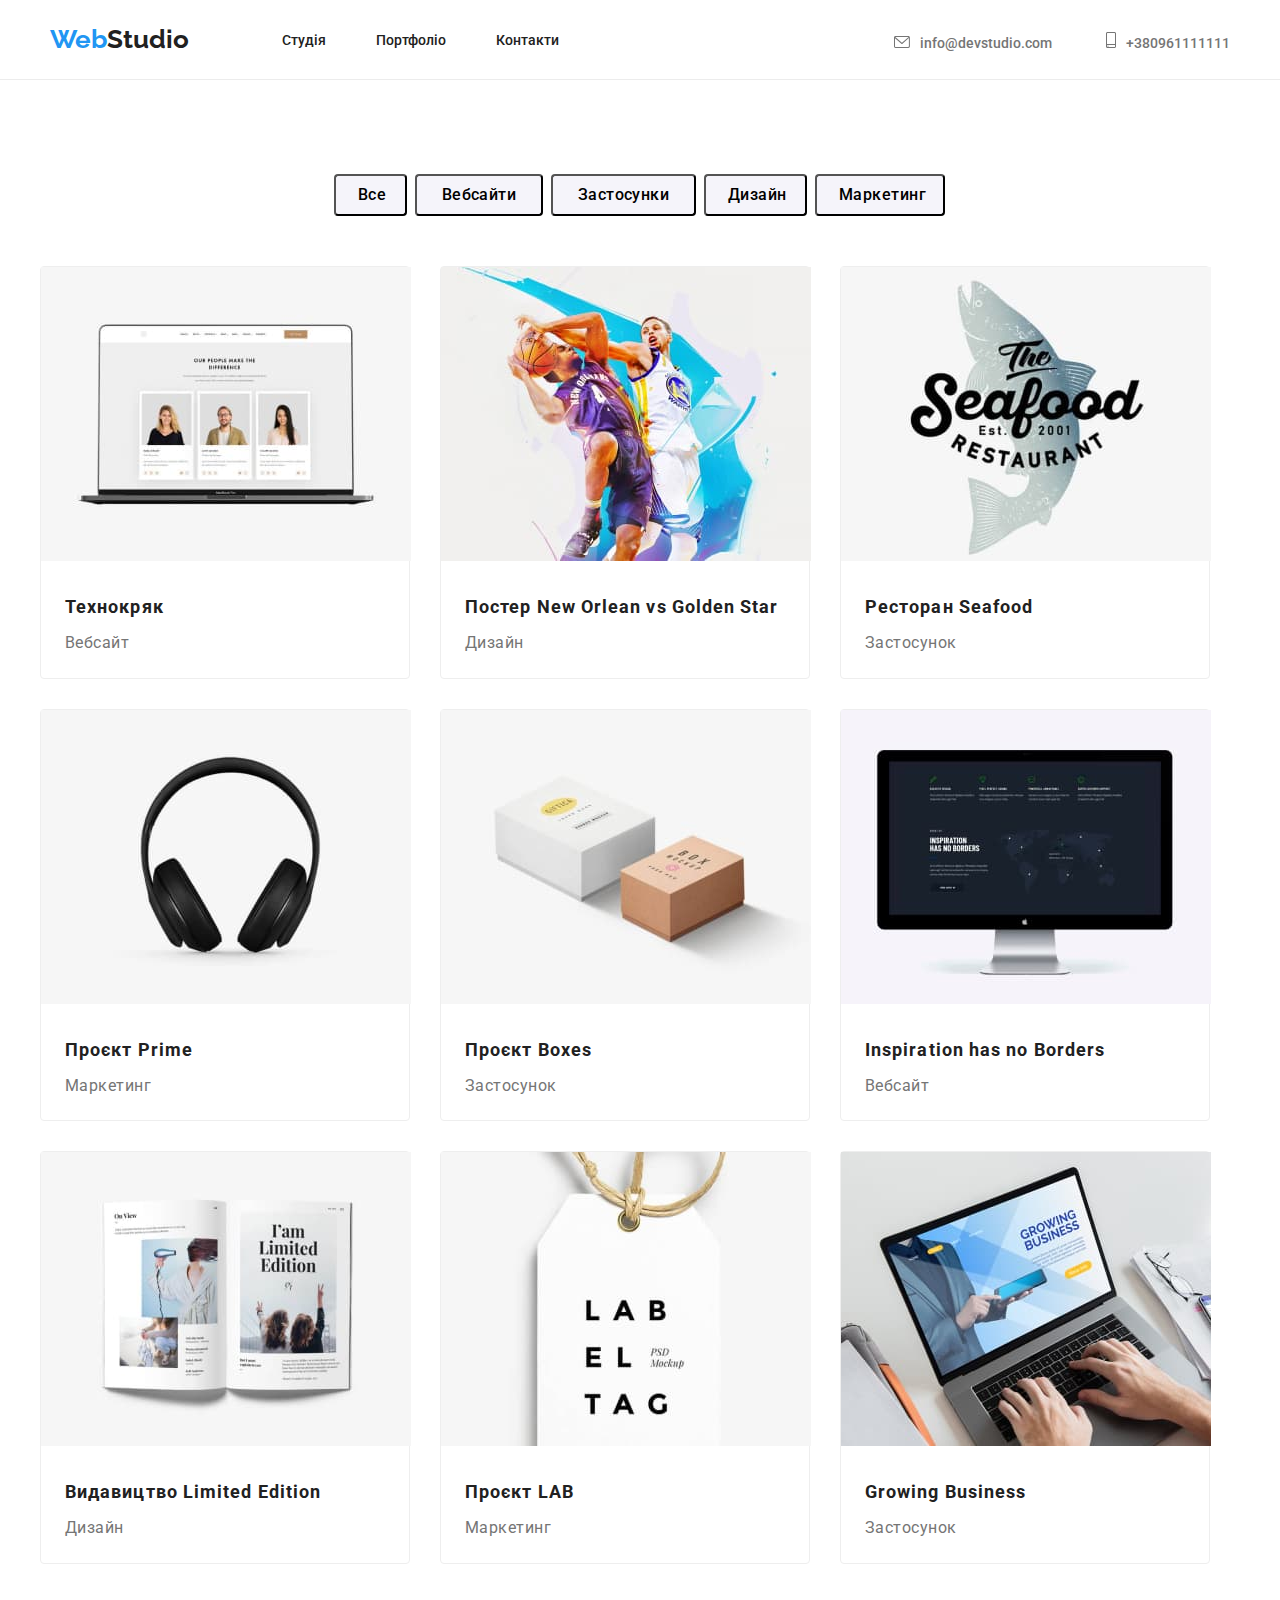
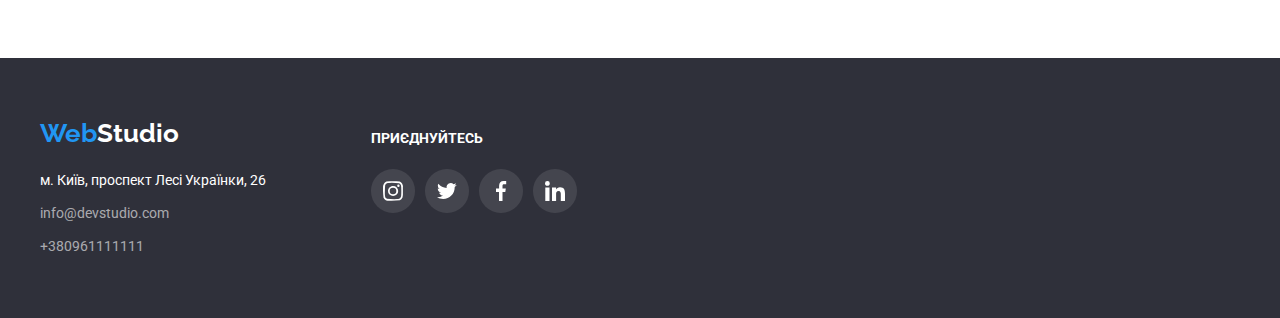
==== portfolio.html @ 0c9c0795 "HW 5" ====
<!DOCTYPE html>
<html lang="uk">
<head>
    <meta charset="UTF-8">
    <meta http-equiv="X-UA-Compatible" content="IE=edge">
    <meta name="viewport" content="width=device-width, initial-scale=1.0">
    <title>Портфоліо</title>

    <link rel="preconnect" href="https://fonts.googleapis.com">
    <link rel="preconnect" href="https://fonts.gstatic.com" crossorigin>
    <link href="https://fonts.googleapis.com/css2?family=Raleway:wght@700&family=Roboto:wght@400;500;700;900&display=swap" rel="stylesheet">
   
    <link rel="stylesheet" href="https://cdnjs.cloudflare.com/ajax/libs/modern-normalize/1.1.0/modern-normalize.min.css" integrity="sha512-wpPYUAdjBVSE4KJnH1VR1HeZfpl1ub8YT/NKx4PuQ5NmX2tKuGu6U/JRp5y+Y8XG2tV+wKQpNHVUX03MfMFn9Q==" crossorigin="anonymous" referrerpolicy="no-referrer" />
    <link rel="stylesheet" href="./css/styles.css">
  
</head>
<body>
    <header class="hero-sec">
            <div class="hero_">
            <nav>
            <a href="/" class="studio"><span class="web">Web</span>Studio</a>
               <ul class="navigation">
                    <li>
                        <a class="stud" href="./index.html">Студія</a>
                    </li>
                    <li>
                        <a class="port" href="./portfolio.html">Портфоліо</a>
                    </li>
                    <li>
                        <a class="cont" href="url">Контакти</a>
                    </li>
                </ul>
            </nav>
                <a href="mailto:info@devstudio.com" class="mail">
                    <svg class="mail_icon">
                    <use href="./images/icons.svg#envelope"></use>
                </svg>info@devstudio.com</a>
                <a href="tel:+380961111111" class="tel">
                    <svg class="tel_icon">
                    <use href="./images/icons.svg#smartphone-1"></use>
                </svg>+380961111111</a>
            </div>
    </header>
    <main>
        <section class="section">
            <div class="container-portf">
         <ul>
             <li> 
                 <button class="button_chapters-f" type="button">Все</button>
                </li>
             <li>
                <button class="button_chapters-s" type="button">Вебсайти</button>
                </li>
             <li>
                <button class="button_chapters-t" type="button">Застосунки</button>
                </li>
             <li>
                <button class="button_chapters-fo" type="button">Дизайн</button>
                </li>
            <li>
                <button class="button_chapters-ff" type="button">Маркетинг</button>
                </li>
         </ul>
         <ul class="name_port">
                <li>
                    <img src="images/screen.jpg" 
                    alt="екран ноута"
                    width="370">
                <div class="about">
                    <h3 class="title-second">Технокряк</h3>
                    <p class="profession_p">Вебсайт</p>
                </div>
                </li>
                <li>
                    <img src="images/poster.jpg" 
                    alt="баскетбольний постер"
                    width="370">
                <div class="about">
                    <h3 class="title-second">Постер New Orlean vs Golden Star</h3>
                    <p class="profession_p">Дизайн</p>
                </div>
                </li>
                <li>
                    <img src="images/design.jpg"
                    alt="логотип"
                    width="370">
                <div class="about">    
                    <h3 class="title-second">Ресторан Seafood</h3>
                    <p class="profession_p">Застосунок</p>
                </div>
                </li>
                <li>
                    <img src="images/headphone.jpg" 
                    alt="навушники"
                    width="370">
                <div class="about">
                    <h3 class="title-second">Проєкт Prime</h3>
                    <p class="profession_p">Маркетинг</p>
                </div>
                </li>
                <li>
                    <img src="images/box.jpg" 
                    alt="дві коробки"
                    width="370">
                <div class="about">
                    <h3 class="title-second">Проєкт Boxes</h3>
                    <p class="profession_p">Застосунок</p>
                </div>
                </li>
                <li>
                    <img src="images/monitor.jpg" 
                    alt="моноблок"
                    width="370">
                <div class="about">
                    <h3 class="title-second">Inspiration has no Borders</h3>
                    <p class="profession_p">Вебсайт</p>
                </div>
                </li>
                <li>
                    <img src="images/book.jpg" 
                    alt="розкрита книга"
                    width="370">
                <div class="about">
                    <h3 class="title-second">Видавицтво Limited Edition</h3>
                    <p class="profession_p">Дизайн</p>
                </div>
                </li>
                <li>
                    <img src="images/tag.jpg" 
                    alt="бірка"
                    width="370">
                <div class="about">    
                    <h3 class="title-second">Проєкт LAB</h3>
                    <p class="profession_p">Маркетинг</p>
                </div>
                </li>
                <li>
                    <img src="images/laptop.jpg" 
                    alt="робота за ноутбуком"
                    width="370">
                <div class="about">
                    <h3 class="title-second">Growing Business</h3>
                    <p class="profession_p">Застосунок</p>
                </div>
                </li>
         </ul>
         </div>
        </section>
    </main>
    <footer class="footer">
        <div class="container_second">
            <ul>
                <li>
        <a href="url" class="studioo"><span class="web">Web</span>Studio</a>
            <address>
               <p class="adres">м. Київ, проспект Лесі Українки, 26</p>
            <div class="address">
                <a href="mailto:info@devstudio.com" class="maill">info@devstudio.com</a>
            </div>
                <a href="tel:+380961111111" class="tell">+380961111111</a>
            </address>
                </li>
                <li class="links_all">
                <h3 class="title-footer">ПРИЄДНУЙТЕСЬ</h3>
                <div class="links-footer">
                <a href="#" alt="instagram" class="ellipse-footer"><svg class="social-insta-footer">
                    <use href="./images/icons.svg#instagram-2"></use></svg>
                </a>
                <a href="#" alt="twitter" class="ellipse-footer"><svg class="social-twitter-footer">
                    <use href="./images/icons.svg#twitter"></use></svg>
                </a>
                <a href="#" alt="facebook" class="ellipse-footer"><svg class="social-facebook-footer">
                    <use href="./images/icons.svg#facebook-1"></use></svg>
                </a>
                <a href="#" alt="linkedin" class="ellipse-footer"><svg class="social-linkedin-footer">
                    <use href="./images/icons.svg#linkedin-1"></use></svg>
                </a>
            </div>
        </li>
        </div>
    </footer>
    </body>
</html>
---- css/styles.css ----
body {
  font-family: 'Roboto', sans-serif;
  font-family: 'Raleway' sans-serif;
  margin: 0 auto;
  }
ul {
    padding-inline-start: 0;
    margin-inline-start: 0;
    margin-block-start: 0;
    margin-block-end: 0;
    list-style-type: none;
  }
  li {
    list-style-type: none;
  }
  h1, h2, h3 {
    margin-block-start: 0;
    margin-block-end: 0;
  }
  p {
    margin-block-start: 0;
    margin-block-end: 0;
  }
  /* Header */
  .hero {
    width: 1200px;
    text-align: center;
    margin: 0 auto;
    padding-left: 10px;
    padding-right: 10px;
  }
  .hero_ {
    text-align: center;
    margin: 0 auto;
    padding-left: 10px;
    padding-right: 10px;
  }
  .hero-sec {
    border-bottom: 1px solid #ECECEC;
  }
  .stud {
    width: 49px;
    padding-top: 32px;
    padding-bottom: 32px;
    text-decoration: none;
    font-family: 'Roboto', sans-serif;
    font-weight: 500;
    color: #212121;
    font-size: 14px;
    line-height: 1.17;
    word-spacing: 50px;
    margin-right: 50px;
  }
  .port {
    width: 77px;
    padding-top: 32px;
    padding-bottom: 32px;
    text-decoration: none;
    font-family: 'Roboto', sans-serif;
    font-weight: 500;
    color: #212121;
    font-size: 14px;
    line-height: 1.17;
    word-spacing: 50px;
    margin-right: 50px;
  }
  .cont {
    width: 68px;
    padding-top: 32px;
    padding-bottom: 32px;
    text-decoration: none;
    font-family: 'Roboto', sans-serif;
    font-weight: 500;
    color: #212121;
    font-size: 14px;
    line-height: 1.17;
    word-spacing: 50px;
    margin-right: 0;
  }
  .hero nav {
    display: inline-flex;
  }
  .hero_ nav {
    display: inline-flex;
  }
  .studio {
  font-family: 'Raleway', sans-serif;
  font-weight: 700;
  color: #212121;
  font-size: 26px;
  line-height: 1.17;
  text-decoration: none;
  padding: 24px 0 25px;
 }
.web {
  font-family: 'Raleway', sans-serif;
  font-weight: 700;
  color: #2196F3;
  font-size: 26px;
  line-height: 1.17;
  text-decoration: none;
}
.navigation {
  display: inline-flex;
  flex-wrap: wrap;
  align-content: center;
  margin-left: 93px;
}
.navigation .cont {
  margin-right: 0;
}
.navigation > li >a:hover {
  color:#2196F3
}
.navigation > li >a:focus {
  color:#2196F3
}
.mail {
  font-family: 'Roboto', sans-serif;
  font-weight: 500;
  width: 135px;
  color: #757575;
  font-size: 14px;
  line-height: 1.17;
  text-decoration: none;
  margin-left: 331px;
  margin-right: 50px;
}
.mail:hover {
  color: #2196F3;
}
.mail:focus {
  color: #2196F3;
}
.mail:hover .mail_icon {
  fill: #2196F3;
}
.mail:focus .mail_icon {
  fill: #2196F3;
}
.tel {
  font-family: 'Roboto', sans-serif;
  font-weight: 500;
  color: #757575;
  font-size: 14px;
  line-height: 1.17;
  text-decoration: none;
}
.tel:hover {
  color: #2196F3;
}
.tel:hover .tel_icon {
  fill: #2196F3;
}
.tel:focus {
  color: #2196F3;
}
.tel:focus .tel_icon {
  fill: #2196F3;
}
/* Main */
.container {
  background-image:linear-gradient( to right, rgba(47, 48, 58, 0.4), rgba(47, 48, 58, 0.4) ), url('../images/backgraund-image.jpg');
  background-size: cover;
  height: 600px;
  background-repeat: no-repeat;
  background-position: center;
  text-align: center;
  margin: 0 auto;
  padding-top: 200px;
  padding-bottom: 200px;
}
.title {
    font-family: 'Roboto', sans-serif;
    font-weight: 900;
    color: #FFFFFF;
    font-size: 44px;
    line-height: 1.3;
    text-align: center;
  }
  .button {
    display: block;
    cursor: pointer;
    font-family: 'Roboto', sans-serif;
    font-weight: 700;
    width: 200px;
    height: 50px;
    background: #2196F3;
    color: #ffffff;
    font-size: 16px;
    line-height: 1.8;
    letter-spacing: 0.06em;
    border-radius: 4px;
    margin: 30px auto 0;
    text-align: center;
    box-shadow: 0px 4px 4px rgba(0, 0, 0, 0.15);
  }
  .container-portf {
    width: 1200px;
    padding-left: 15px;
    padding-right: 15px;
    margin: 0 auto;
  }
  .container-portf li {
    display: flex;
    flex-wrap: wrap;
    cursor: pointer;
    font-family: 'Roboto', sans-serif;
    font-weight: 500;
    color: #212121;
    font-size: 16px;
    line-height: 1.62;
    letter-spacing: 0.03em;
    border-radius: 4px;
    float: left;
    margin-right: 8px;
  }
  .container-portf button {
    background: #F5F4FA;
  }
  .button_chapters-f {
    font-family: 'Roboto';
    font-weight: 500;
    font-size: 16px;
    line-height: 1.6;
    letter-spacing: 0.03em;
    width: 73px;
    border-radius: 4px;
    padding: 6px 22px;
    margin-left: 294px
    

  }
  .button_chapters-s {
    font-family: 'Roboto';
    font-weight: 500;
    font-size: 16px;
    line-height: 1.6;
    letter-spacing: 0.03em;
    width: 128px;
    border-radius: 4px;
    padding: 6px 22px;
  }
  .button_chapters-t {
    font-family: 'Roboto';
    font-weight: 500;
    font-size: 16px;
    line-height: 1.6;
    letter-spacing: 0.03em;
    width: 145px;
    border-radius: 4px;
    padding: 6px 22px;
  }
  .button_chapters-fo {
    font-family: 'Roboto';
    font-weight: 500;
    font-size: 16px;
    line-height: 1.6;
    letter-spacing: 0.03em;
    width: 103px;
    border-radius: 4px;
    padding: 6px 22px;
  }
  .button_chapters-ff {
    font-family: 'Roboto';
    font-weight: 500;
    font-size: 16px;
    line-height: 1.6;
    letter-spacing: 0.03em;
    width: 130px;
    border-radius: 4px;
    padding: 6px 22px;
  }
  .container-portf button:hover {
    background: #2196F3;
    color: #ffffff;
    box-shadow: 0px 3px 1px rgba(0, 0, 0, 0.1), 0px 1px 2px rgba(0, 0, 0, 0.08), 0px 2px 2px rgba(0, 0, 0, 0.12);
  }
  .section {
    padding-top: 94px;
  }
  .container_second {
    display: flex;
    flex-wrap: wrap;
    flex-direction: column;
    width: 1200px;
    margin: 0 auto;
    padding-left: 15px;
    padding-right: 15px;
  }
  .photo {
    margin-top: 50px;
  }
  .container_second li {
    display: inline-block;
    float: left;
    margin-right: 30px;
  }
  .container_second li:last-child {
    margin-right: 0;
  }
  .title-second {
    font-family: 'Roboto';
    font-style: normal;
    font-weight: 700;
    font-size: 18px;
    line-height: 2.0;
    letter-spacing: 0.06em;
  }
  .title-second_stud {
    font-family: 'Roboto';
    font-style: normal;
    font-weight: 500;
    font-size: 16px;
    line-height: 1.1;
    letter-spacing: 0.03em;
  }
  .title-first {
    font-family: 'Roboto';
    font-style: normal;
    color: #212121;
    font-weight: 700;
    font-size: 14px;
    line-height: 0.8;
  }
  .text {
    width: 270px;
    font-family: 'Roboto', sans-serif;
    font-weight: 400;
    color: #757575;
    font-size: 14px;
    line-height: 1.7;
    margin-top: 10px;
  }
  .about_work > {
    display: block;
    width: 1600;
  }
  .about_work h2 {
    display: block;
    font-family: 'Roboto', sans-serif;
    font-weight: 700;
    color: #212121;
    font-size: 36px;
    line-height: 1.16;
    margin-top: 289px;
    margin-left: 612px;
  }
  .container_second h2 {
    font-family: 'Roboto';
    font-style: normal;
    font-weight: 700;
    font-size: 36px;
    line-height: 1.16;
    width: 376px;
  }
  .images {
    margin-right: 30px;
  }
  .images:last-child {
    margin-right: 0;
  }
.section {
    display:block;
    align-content: center;
    margin: 0 auto;
    padding: 94px 0;
  }
.section:nth-child(4) {
    background-color: #F5F4FA;
    padding-top: 94px;
  }
.button-use {
  padding-top: 0;
  padding-bottom: 0;
}
.section:nth-child(3) {
  padding-top: 0;
  padding-bottom: 94px;
}
.section > .container_second {
    text-align: left;
  }
  .section_t {
    align-items: center;
    padding: 94px 0;
    padding-bottom: 94px;
    padding-left: 15px;
    padding-right: 15px;
  }
  .container_second h2 {
    font-family: 'Roboto';
    font-style: normal;
    font-weight: 700;
    font-size: 36px;
    line-height: 1.16;
    margin: auto;
    text-align: center;
  }
  .name {
    margin-top: 50px;
  }
  .name li {
    background: #FFFFFF;
    float: left;
    width: 270;
    margin-right: 30px;
    text-align: center;
    border-radius: 0px 0px 4px 4px;
    box-shadow: 0px 1px 3px rgba(0, 0, 0, 0.12), 0px 1px 1px rgba(0, 0, 0, 0.14), 0px 2px 1px rgba(0, 0, 0, 0.2);
  }
  .name li:last-child {
    margin-right: 0;
  }
  .name >li >h3 {
    font-family: 'Roboto', sans-serif;
    font-weight: 500;
    color: #212121;
    font-size: 16px;
    line-height: 1.12;
    margin-top: 30px;
  }
  .name_port {
    display: inline-flex;
    flex-wrap: wrap;
    margin-top: 50px;
    width: 1200px;
    align-items: flex-start;
    text-align: center;
  }
  .name_port li {
    display: inline;
    width: 370px;
    flex-wrap: wrap;
    background: #FFFFFF;
    margin-top: 30px;
    margin-right: 30px;
    text-align: left;
    border: 1px solid #EEEEEE;
    box-sizing: border-box;
  }
  .name_port li:hover {
    box-shadow: 0px 1px 1px rgba(0, 0, 0, 0.12), 0px 4px 4px rgba(0, 0, 0, 0.06), 1px 4px 6px rgba(0, 0, 0, 0.16);
  }
  .name_port li:nth-child(-n +3) {
    margin-top: 0;
  }
  .name_port li:last-child {
    margin-right: 0;
  }
  .name_port >li >h3 {
    font-family: 'Roboto', sans-serif;
    font-weight: 700;
    color: #212121;
    font-size: 16px;
    line-height: 2;
  }
  .about {
    padding: 20px 24px;
    box-align: left;
  }
  .about_ {
    padding-top: 30px;
  }
  .profession {
    font-family: 'Roboto', sans-serif;
    font-weight: 400;
    color: #757575;
    font-size: 16px;
    line-height: 1.18;
    margin-top: 10px;
  }
  .profession_p {
    font-family: 'Roboto', sans-serif;
    font-weight: 400;
    margin-top: 4px;
    color: #757575;
    font-size: 16px;
    line-height: 1.8;
  }
  .type {
    font-family: 'Roboto', sans-serif;
    font-weight: 400;
    color: #757575;
    font-size: 16px;
    line-height: 1.8;
  }

  .footer {
    background: #2F303A;
    margin: 0 auto;
    padding: 60px 0;
    padding-left: 15px;
    padding-right: 15px;
  }
  .address {
    display: block;
    margin-bottom: 9px;

  }
  address {
    width: 231px;
  }
  .studioo {
    width: 145px;
    height: 31px;
    font-family: 'Raleway', sans-serif;
    font-weight: 700;
    color: #FFFFFF;
    font-size: 26px;
    line-height: 1.15;
    text-decoration: none;
  }
  .adres {
    font-family: 'Roboto', sans-serif;
    font-weight: 400;
    width: 231px;
    color: #FFFFFF;
    font-size: 14px;
    line-height: 1.7;
    text-decoration: none;
    font-style: normal;
    margin-top: 20px;
    margin-bottom: 9px;
    flex-direction: column;
  }
  .maill {
    font-family: 'Roboto', sans-serif;
    font-weight: 400;
    width: 231px;
    color: rgba(255, 255, 255, 0.6);
    font-size: 14px;
    line-height: 1.7;
    text-decoration: none;
    font-style: normal;
    margin-bottom: 9px;
  }
  .tell {
    font-family: 'Roboto', sans-serif;
    width: 231px;
    font-weight: 400;
    color: rgba(255, 255, 255, 0.6);
    font-size: 14px;
    line-height: 1.7;
    text-decoration: none;
    font-style: normal;
    margin-top: 9px;
  }
  .mail_icon {
    width: 16px;
    height: 12px;
    margin-right: 10px;
    fill: #757575;
  }
  .mail_icon:hover {
    fill: #2196F3;
  }
  .tel_icon {
    width: 10px;
    height: 16px;
    margin-right: 10px;
    fill: #757575;
  }
  .tel_icon:hover {
    fill: #2196F3;
  }
.title_icon {
  background-size: contain;
  width: 70px;
  height: 70px;
}
.title_size {
  display: flex;
  flex-wrap: wrap;
  flex-direction: row;
  align-content: center;
  justify-content: center;
  background-color: #F5F4FA;
  height: 120px;
  margin-bottom: 30px;
}
.social_links {
  display: flex;
  justify-content: center;
  align-items: center;
  width: 206px;
  height: 44px;
  margin: 16px 32px 30px;
}
.ellipse {
  text-align: center;
  width: 44px;
  height: 44px;
  border-radius: 50px/50px;
  margin-right: 10px;
}
.ellipse:last-child {
  margin-right: 0;
}
.social-insta {
  fill:#AFB1B8;
  width: 20px;
  height: 20px;
  margin: 12px auto;
}
.social-insta:hover {
  fill:#FFFFFF;
}
.social-insta:focus {
  fill:#FFFFFF;
}
.ellipse:hover {
  background-color: #2196F3;
}
.ellipse:focus {
  background-color: #2196F3;
}
.ellipse:hover .social-twitter {
  background-color: #2196F3;
  fill:#FFFFFF;
}
.ellipse:hover .social-facebook {
  background-color: #2196F3;
  fill:#FFFFFF;
}.ellipse:hover .social-linkedin {
  background-color: #2196F3;
  fill:#FFFFFF;
}.ellipse:hover .social-insta {
  background-color: #2196F3;
  fill:#FFFFFF;
}
.ellipse:focus .social-twitter {
  background-color: #2196F3;
  fill:#FFFFFF;
}
.ellipse:focus .social-facebook {
  background-color: #2196F3;
  fill:#FFFFFF;
}.ellipse:focus .social-linkedin {
  background-color: #2196F3;
  fill:#FFFFFF;
}.ellipse:focus .social-insta {
  background-color: #2196F3;
  fill:#FFFFFF;
}
.social-twitter {
  fill:#AFB1B8;
  width: 20px;
  height: 20px;
  margin: 12px auto;
}
.social-twitter:hover {
  fill:#FFFFFF;
}
.social-facebook {
  fill:#AFB1B8;
  width: 20px;
  height: 20px;
  margin: 12px auto;
}
.social-facebook:hover {
  fill:#FFFFFF;
}
.social-linkedin {
  fill:#AFB1B8;
  width: 20px;
  height: 20px;
  margin: 12px auto;
}
.social-linkedin:hover {
  fill:#FFFFFF;
}
.client_ {
  margin-top: 50px;
}
.client {
  display: flex;
  justify-content: center;
  align-content: center;
  flex-wrap: wrap;
  width: 170px;
  height: 92px;
  border: 1px solid #AFB1B8;
  border-radius: 4px;
}
.client:hover {
  border-color: #2196F3;
}
.client:focus {
  border-color: #2196F3;
}
.client:hover .client_icon {
  fill:#2196F3;
}
.client:focus .client_icon {
  fill:#2196F3;
}
.client_icon {
  width: 106px;
  height: 60px;
  fill:#AFB1B8;
}
.client_icon:hover {
  fill:#2196F3;
}
.client_icon:focus {
  fill:#2196F3;
}
.title-footer {
  color: #FFFFFF;
  width: 145px;
  height: 16px;
  font-family: 'Roboto';
  font-style: normal;
  font-weight: 700;
  font-size: 14px;
  line-height: 0.8;
}
.social_links-footer {
  display: block;
  width: 206px;
  justify-content: left;
  margin-top: 72px;
}
.links-footer {
  display: flex;
  justify-content: center;
  align-items: center;
  margin-top: 20px;
}
.ellipse-footer {
  text-align: center;
  background: linear-gradient(to right, rgba(255, 255, 255, 0.1), rgba(255, 255, 255, 0.1));
  width: 44px;
  height: 44px;
  border-radius: 50px/50px;
  margin-right: 10px;
}
.ellipse-footer:hover {
  background-color: #2196F3;
}
.ellipse-footer:focus {
  background-color: #2196F3;
}
.social-insta-footer {
  fill:#ffffff;
  width: 20px;
  height: 20px;
  margin: 12px auto;
}
.social-twitter-footer {
  fill:#ffffff;
  width: 20px;
  height: 20px;
  margin: 12px auto;
}
.social-facebook-footer {
  fill:#ffffff;
  width: 20px;
  height: 20px;
  margin: 12px auto;
}
.social-linkedin-footer {
  fill:#ffffff;
  width: 20px;
  height: 20px;
  margin: 12px auto;
}
.links_all {
  margin-left: 70px;
  margin-top: 15px;
}
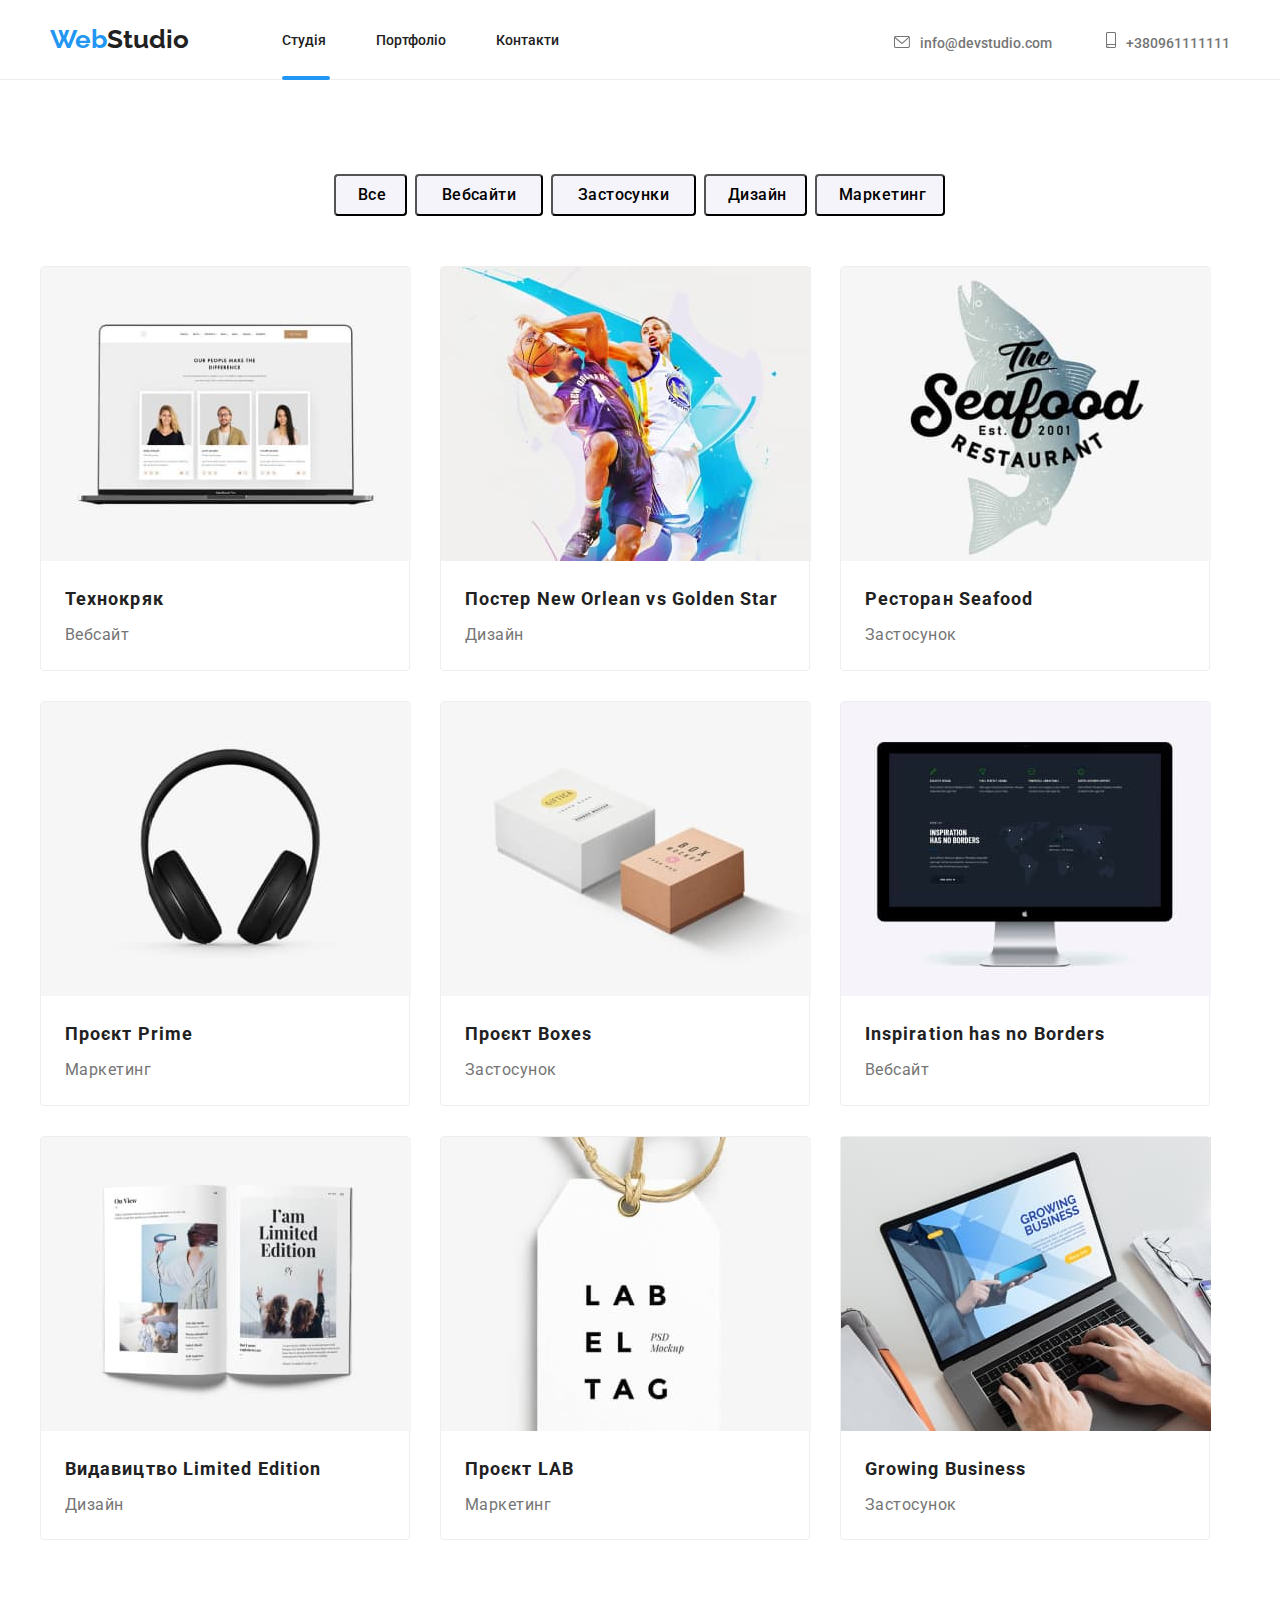
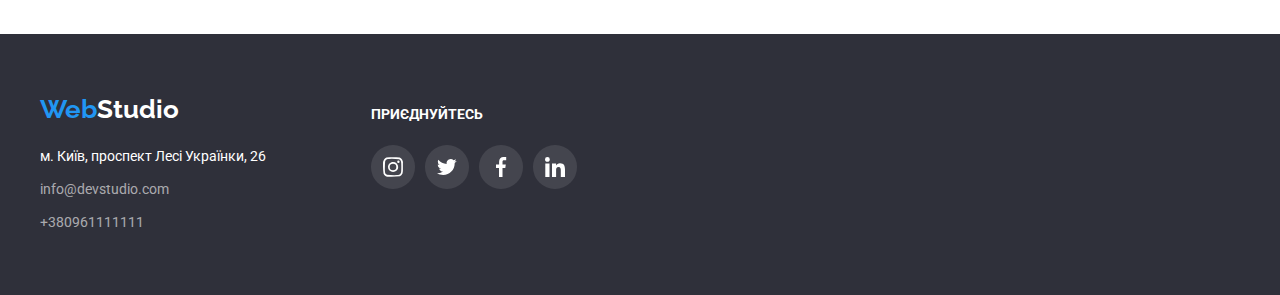
==== commit b4fe854b: "HW 5" ====
--- a/portfolio.html
+++ b/portfolio.html
@@ -62,82 +62,127 @@
                 </li>
          </ul>
          <ul class="name_port">
-                <li>
+                <li class="images_port">
                     <img src="images/screen.jpg" 
                     alt="екран ноута"
                     width="370">
+                <div class="images_port_after">
+                    <p class="text_port">Ресурс пропонує комплексні пропозиції з різним рівнем функціоналу та сервісів. 
+                        Все це дозволить відвідувачу отримати вичерпні відомості про компанію або 
+                        приватну особу.</p>
+                </div>
                 <div class="about">
                     <h3 class="title-second">Технокряк</h3>
                     <p class="profession_p">Вебсайт</p>
                 </div>
                 </li>
-                <li>
+                <li class="images_port">
                     <img src="images/poster.jpg" 
                     alt="баскетбольний постер"
                     width="370">
+                    <div class="images_port_after">
+                        <p class="text_port">Ресурс пропонує комплексні пропозиції з різним рівнем функціоналу та сервісів. 
+                            Все це дозволить відвідувачу отримати вичерпні відомості про компанію або 
+                            приватну особу.</p>
+                    </div>
                 <div class="about">
                     <h3 class="title-second">Постер New Orlean vs Golden Star</h3>
                     <p class="profession_p">Дизайн</p>
                 </div>
                 </li>
-                <li>
+                <li class="images_port">
                     <img src="images/design.jpg"
                     alt="логотип"
                     width="370">
+                    <div class="images_port_after">
+                        <p class="text_port">Ресурс пропонує комплексні пропозиції з різним рівнем функціоналу та сервісів. 
+                            Все це дозволить відвідувачу отримати вичерпні відомості про компанію або 
+                            приватну особу.</p>
+                    </div>
                 <div class="about">    
                     <h3 class="title-second">Ресторан Seafood</h3>
                     <p class="profession_p">Застосунок</p>
                 </div>
                 </li>
-                <li>
+                <li class="images_port">
                     <img src="images/headphone.jpg" 
                     alt="навушники"
                     width="370">
+                    <div class="images_port_after">
+                        <p class="text_port">Ресурс пропонує комплексні пропозиції з різним рівнем функціоналу та сервісів. 
+                            Все це дозволить відвідувачу отримати вичерпні відомості про компанію або 
+                            приватну особу.</p>
+                    </div>
                 <div class="about">
                     <h3 class="title-second">Проєкт Prime</h3>
                     <p class="profession_p">Маркетинг</p>
                 </div>
                 </li>
-                <li>
+                <li class="images_port">
                     <img src="images/box.jpg" 
                     alt="дві коробки"
                     width="370">
+                    <div class="images_port_after">
+                        <p class="text_port">Ресурс пропонує комплексні пропозиції з різним рівнем функціоналу та сервісів. 
+                            Все це дозволить відвідувачу отримати вичерпні відомості про компанію або 
+                            приватну особу.</p>
+                    </div>
                 <div class="about">
                     <h3 class="title-second">Проєкт Boxes</h3>
                     <p class="profession_p">Застосунок</p>
                 </div>
                 </li>
-                <li>
+                <li class="images_port">
                     <img src="images/monitor.jpg" 
                     alt="моноблок"
                     width="370">
+                    <div class="images_port_after">
+                        <p class="text_port">Ресурс пропонує комплексні пропозиції з різним рівнем функціоналу та сервісів. 
+                            Все це дозволить відвідувачу отримати вичерпні відомості про компанію або 
+                            приватну особу.</p>
+                    </div>
                 <div class="about">
                     <h3 class="title-second">Inspiration has no Borders</h3>
                     <p class="profession_p">Вебсайт</p>
                 </div>
                 </li>
-                <li>
+                <li class="images_port">
                     <img src="images/book.jpg" 
                     alt="розкрита книга"
                     width="370">
+                    <div class="images_port_after">
+                        <p class="text_port">Ресурс пропонує комплексні пропозиції з різним рівнем функціоналу та сервісів. 
+                            Все це дозволить відвідувачу отримати вичерпні відомості про компанію або 
+                            приватну особу.</p>
+                    </div>
                 <div class="about">
                     <h3 class="title-second">Видавицтво Limited Edition</h3>
                     <p class="profession_p">Дизайн</p>
                 </div>
                 </li>
-                <li>
+                <li class="images_port">
                     <img src="images/tag.jpg" 
                     alt="бірка"
                     width="370">
+                    <div class="images_port_after">
+                        <p class="text_port">Ресурс пропонує комплексні пропозиції з різним рівнем функціоналу та сервісів. 
+                            Все це дозволить відвідувачу отримати вичерпні відомості про компанію або 
+                            приватну особу.</p>
+                    </div>
                 <div class="about">    
                     <h3 class="title-second">Проєкт LAB</h3>
                     <p class="profession_p">Маркетинг</p>
                 </div>
                 </li>
-                <li>
+                <li class="images_port">
                     <img src="images/laptop.jpg" 
                     alt="робота за ноутбуком"
                     width="370">
+                    <div class="images_port_after">
+                        <p class="text_port">Ресурс пропонує комплексні пропозиції з різним рівнем функціоналу та сервісів. 
+                            Все це дозволить відвідувачу отримати вичерпні відомості про компанію або 
+                            приватну особу.</p>
+                    </div>
                 <div class="about">
                     <h3 class="title-second">Growing Business</h3>
                     <p class="profession_p">Застосунок</p>
--- a/css/styles.css
+++ b/css/styles.css
@@ -51,6 +51,11 @@
     line-height: 1.17;
     word-spacing: 50px;
     margin-right: 50px;
+  }
+  .stud::after {
+    color:#2196F3
+    border-bottom: #2196F3;
+    border-radius: 2px;
   }
   .port {
     width: 77px;
@@ -102,6 +107,7 @@
   text-decoration: none;
 }
 .navigation {
+  position: relative;
   display: inline-flex;
   flex-wrap: wrap;
   align-content: center;
@@ -111,10 +117,48 @@
   margin-right: 0;
 }
 .navigation > li >a:hover {
-  color:#2196F3
+  color:#2196F3;
 }
 .navigation > li >a:focus {
-  color:#2196F3
+  color:#2196F3;
+}
+.stud::after {
+  display: block;
+  background-color:#2196F3;
+  position: absolute;
+  height: 4px;
+  width: 48px;
+  top: 76px;
+  border-radius: 2px;
+  content: '';
+  transition-property: opacity;
+  transition:cubic-bezier(0.4, 0, 0.2, 1);
+  opacity: 0;
+  }
+.stud::after {
+  opacity: 1;
+}
+.port::after {
+  display: block;
+  background-color:#2196F3;
+  position: absolute;
+  height: 4px;
+  width: 77px;
+  top: 76px;
+  border-radius: 2px;
+  content: '';
+  opacity: 0;
+}
+.cont::after {
+  display: block;
+  background-color:#2196F3;
+  position: absolute;
+  height: 4px;
+  width: 68px;
+  top: 76px;
+  border-radius: 2px;
+  content: '';
+  opacity: 0;
 }
 .mail {
   font-family: 'Roboto', sans-serif;
@@ -356,10 +400,32 @@
     width: 376px;
   }
   .images {
+    position: relative;
     margin-right: 30px;
   }
   .images:last-child {
     margin-right: 0;
+  }
+  .images-before {
+    display: flex;
+    flex-wrap: wrap;
+    align-content: center;
+    justify-content: center;
+    position: absolute;
+    top:224px;
+    right: 0;
+    height: 70px;
+    width: 370px;
+    background: rgba(47, 48, 58, 0.8);
+  }
+  .title-images {
+    font-family: 'Roboto';
+    font-style: normal;
+    color: #FFFFFF;
+    font-weight: 700;
+    font-size: 14px;
+    line-height: 0.8;
+    text-align: center;
   }
 .section {
     display:block;
@@ -430,7 +496,6 @@
     text-align: center;
   }
   .name_port li {
-    display: inline;
     width: 370px;
     flex-wrap: wrap;
     background: #FFFFFF;
@@ -448,6 +513,46 @@
   }
   .name_port li:last-child {
     margin-right: 0;
+  }
+  .images_port {
+    position: relative;
+  }
+  .images_port_after {
+    position: absolute;
+    background: rgba(33, 150, 243, 0.9);
+    display: flex;
+    width: 370px;
+    height: 294px;
+    flex-wrap: wrap;
+    align-content: center;
+    justify-content: center;
+    opacity:0;
+  }
+  .images_port_after:hover {
+    opacity: 1;
+    transform: translateY(-50%);
+  }
+  .images_port:hover .images_port_after {
+    opacity: 1;
+    transition: transform .3s cubic-bezier(.2,0,.2,1);
+  }
+  .images_port:hover .text_port {
+    opacity: 1;
+    transition: transform .3s cubic-bezier(.2,0,.2,1);
+  }
+  .text_port {
+    font-family: 'Roboto';
+    font-style: normal;
+    font-weight: 400;
+    font-size: 18px;
+    line-height: 1.5;
+    letter-spacing: 0.03em;
+    color: #FFFFFF;
+    margin: 63px 24px;
+    opacity: 0;
+  }
+  .text_port:hover {
+    opacity: 1;
   }
   .name_port >li >h3 {
     font-family: 'Roboto', sans-serif;
@@ -770,4 +875,43 @@
 .links_all {
   margin-left: 70px;
   margin-top: 15px;
-}+}
+.backdrop {
+  position: fixed;
+  width: 1600px;
+  height: 1024px;
+  left: 50%;
+  top: 50%;
+  transform: translate(-50%, -50%);
+  background: rgba(0, 0, 0, 0.2);
+}
+.backdrop.is-hidden{
+  opacity: 0;
+  pointer-events: none;
+  }
+.modal {
+position: relative;
+width: 528px;
+height: 581px;
+left: 50%;
+top: 50%;
+transform: translate(-50%, -50%);
+background: #FFFFFF;
+box-shadow: 0px 1px 3px rgba(0, 0, 0, 0.12), 0px 1px 1px rgba(0, 0, 0, 0.14), 0px 2px 1px rgba(0, 0, 0, 0.2);
+border-radius: 4px;
+}
+.ellise-cross {
+  text-align: center;
+  width: 30px;
+  height: 30px;
+  border-radius: 50px/50px;
+  margin: 8px 8px 543px 490px;
+  background: #FFFFFF;
+  border: 1px solid rgba(0, 0, 0, 0.1);
+  box-sizing: border-box;
+}
+.cross {
+  fill: #000000;
+  width: 11px;
+  height: 11px;
+}
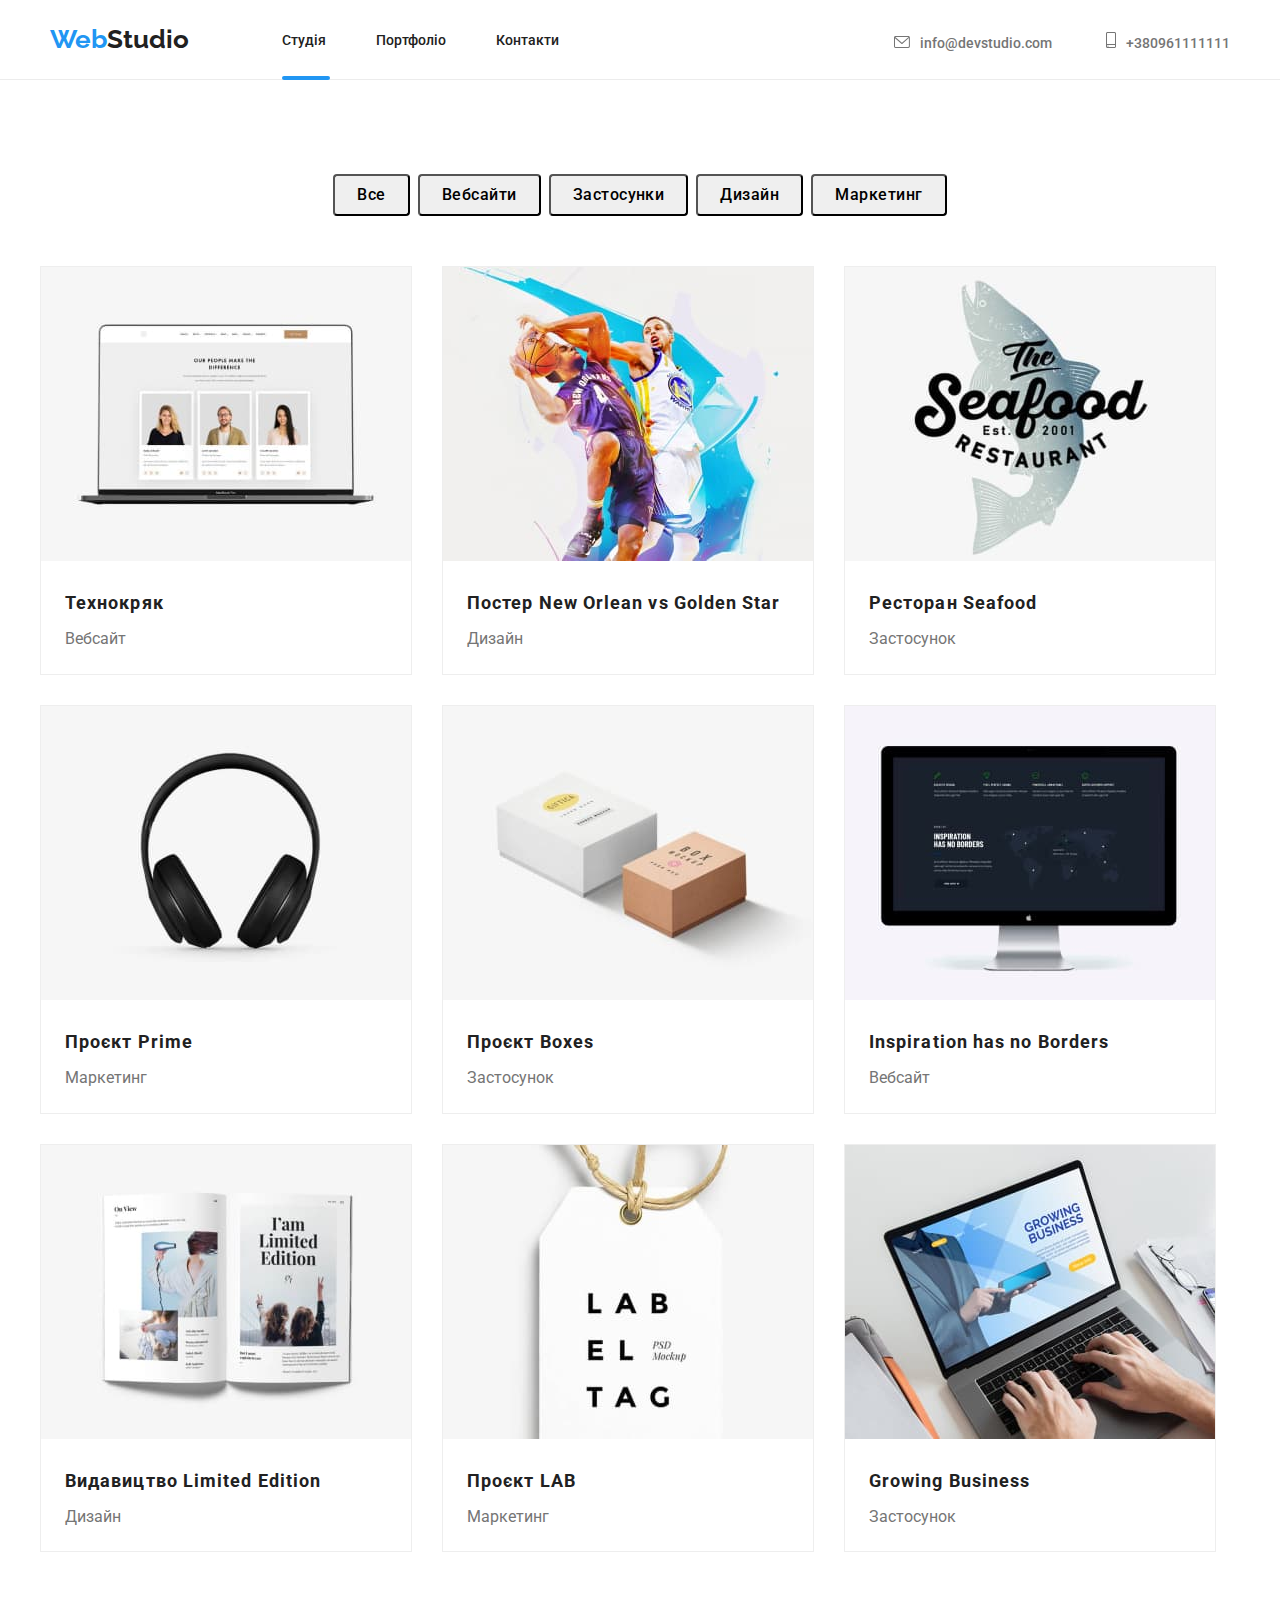
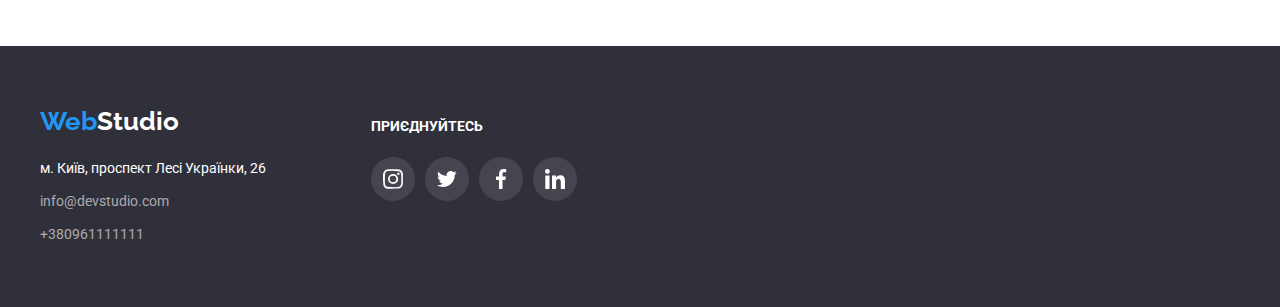
==== commit b5012da2: "HW 5" ====
--- a/portfolio.html
+++ b/portfolio.html
@@ -44,29 +44,30 @@
     <main>
         <section class="section">
             <div class="container-portf">
-         <ul>
-             <li> 
-                 <button class="button_chapters-f" type="button">Все</button>
-                </li>
-             <li>
-                <button class="button_chapters-s" type="button">Вебсайти</button>
-                </li>
-             <li>
-                <button class="button_chapters-t" type="button">Застосунки</button>
-                </li>
-             <li>
-                <button class="button_chapters-fo" type="button">Дизайн</button>
-                </li>
-            <li>
-                <button class="button_chapters-ff" type="button">Маркетинг</button>
+         <ul class="buttons">
+             <li class="buttons-chapters"> 
+                 <button class="button_chapters" type="button">Все</button>
+                </li>
+             <li class="buttons-chapters">
+                <button class="button_chapters" type="button">Вебсайти</button>
+                </li>
+             <li class="buttons-chapters">
+                <button class="button_chapters" type="button">Застосунки</button>
+                </li>
+             <li class="buttons-chapters">
+                <button class="button_chapters" type="button">Дизайн</button>
+                </li>
+            <li class="buttons-chapters">
+                <button class="button_chapters" type="button">Маркетинг</button>
                 </li>
          </ul>
          <ul class="name_port">
                 <li class="images_port">
+                    <a class="images_link" href="">
+                <div class="images_port_after">
                     <img src="images/screen.jpg" 
                     alt="екран ноута"
                     width="370">
-                <div class="images_port_after">
                     <p class="text_port">Ресурс пропонує комплексні пропозиції з різним рівнем функціоналу та сервісів. 
                         Все це дозволить відвідувачу отримати вичерпні відомості про компанію або 
                         приватну особу.</p>
@@ -75,12 +76,14 @@
                     <h3 class="title-second">Технокряк</h3>
                     <p class="profession_p">Вебсайт</p>
                 </div>
-                </li>
-                <li class="images_port">
-                    <img src="images/poster.jpg" 
-                    alt="баскетбольний постер"
-                    width="370">
-                    <div class="images_port_after">
+            </a>
+                </li>
+                <li class="images_port">
+                    <a class="images_link" href="">
+                    <div class="images_port_after">
+                        <img src="images/poster.jpg" 
+                        alt="баскетбольний постер"
+                        width="370">
                         <p class="text_port">Ресурс пропонує комплексні пропозиції з різним рівнем функціоналу та сервісів. 
                             Все це дозволить відвідувачу отримати вичерпні відомості про компанію або 
                             приватну особу.</p>
@@ -89,12 +92,14 @@
                     <h3 class="title-second">Постер New Orlean vs Golden Star</h3>
                     <p class="profession_p">Дизайн</p>
                 </div>
-                </li>
-                <li class="images_port">
-                    <img src="images/design.jpg"
-                    alt="логотип"
-                    width="370">
-                    <div class="images_port_after">
+                </a>
+                </li>
+                <li class="images_port">
+                    <a class="images_link" href="">
+                    <div class="images_port_after">
+                        <img src="images/design.jpg"
+                        alt="логотип"
+                        width="370">
                         <p class="text_port">Ресурс пропонує комплексні пропозиції з різним рівнем функціоналу та сервісів. 
                             Все це дозволить відвідувачу отримати вичерпні відомості про компанію або 
                             приватну особу.</p>
@@ -103,12 +108,14 @@
                     <h3 class="title-second">Ресторан Seafood</h3>
                     <p class="profession_p">Застосунок</p>
                 </div>
-                </li>
-                <li class="images_port">
-                    <img src="images/headphone.jpg" 
-                    alt="навушники"
-                    width="370">
-                    <div class="images_port_after">
+                </a>
+                </li>
+                <li class="images_port">
+                    <a class="images_link" href="">
+                    <div class="images_port_after">
+                        <img src="images/headphone.jpg" 
+                        alt="навушники"
+                        width="370">
                         <p class="text_port">Ресурс пропонує комплексні пропозиції з різним рівнем функціоналу та сервісів. 
                             Все це дозволить відвідувачу отримати вичерпні відомості про компанію або 
                             приватну особу.</p>
@@ -117,12 +124,14 @@
                     <h3 class="title-second">Проєкт Prime</h3>
                     <p class="profession_p">Маркетинг</p>
                 </div>
-                </li>
-                <li class="images_port">
-                    <img src="images/box.jpg" 
-                    alt="дві коробки"
-                    width="370">
-                    <div class="images_port_after">
+                </a>
+                </li>
+                <li class="images_port">
+                    <a class="images_link" href="">
+                    <div class="images_port_after">
+                        <img src="images/box.jpg" 
+                        alt="дві коробки"
+                        width="370">
                         <p class="text_port">Ресурс пропонує комплексні пропозиції з різним рівнем функціоналу та сервісів. 
                             Все це дозволить відвідувачу отримати вичерпні відомості про компанію або 
                             приватну особу.</p>
@@ -131,12 +140,14 @@
                     <h3 class="title-second">Проєкт Boxes</h3>
                     <p class="profession_p">Застосунок</p>
                 </div>
-                </li>
-                <li class="images_port">
-                    <img src="images/monitor.jpg" 
-                    alt="моноблок"
-                    width="370">
-                    <div class="images_port_after">
+                </a>
+                </li>
+                <li class="images_port">
+                    <a class="images_link" href="">
+                    <div class="images_port_after">
+                        <img src="images/monitor.jpg" 
+                        alt="моноблок"
+                        width="370">
                         <p class="text_port">Ресурс пропонує комплексні пропозиції з різним рівнем функціоналу та сервісів. 
                             Все це дозволить відвідувачу отримати вичерпні відомості про компанію або 
                             приватну особу.</p>
@@ -145,12 +156,14 @@
                     <h3 class="title-second">Inspiration has no Borders</h3>
                     <p class="profession_p">Вебсайт</p>
                 </div>
-                </li>
-                <li class="images_port">
-                    <img src="images/book.jpg" 
-                    alt="розкрита книга"
-                    width="370">
-                    <div class="images_port_after">
+                </a>
+                </li>
+                <li class="images_port">
+                    <a class="images_link" href="">
+                    <div class="images_port_after">
+                        <img src="images/book.jpg" 
+                        alt="розкрита книга"
+                        width="370">
                         <p class="text_port">Ресурс пропонує комплексні пропозиції з різним рівнем функціоналу та сервісів. 
                             Все це дозволить відвідувачу отримати вичерпні відомості про компанію або 
                             приватну особу.</p>
@@ -159,12 +172,14 @@
                     <h3 class="title-second">Видавицтво Limited Edition</h3>
                     <p class="profession_p">Дизайн</p>
                 </div>
-                </li>
-                <li class="images_port">
-                    <img src="images/tag.jpg" 
-                    alt="бірка"
-                    width="370">
-                    <div class="images_port_after">
+                </a>
+                </li>
+                <li class="images_port">
+                    <a class="images_link" href="">
+                    <div class="images_port_after">
+                        <img src="images/tag.jpg" 
+                        alt="бірка"
+                        width="370">
                         <p class="text_port">Ресурс пропонує комплексні пропозиції з різним рівнем функціоналу та сервісів. 
                             Все це дозволить відвідувачу отримати вичерпні відомості про компанію або 
                             приватну особу.</p>
@@ -173,12 +188,14 @@
                     <h3 class="title-second">Проєкт LAB</h3>
                     <p class="profession_p">Маркетинг</p>
                 </div>
-                </li>
-                <li class="images_port">
-                    <img src="images/laptop.jpg" 
-                    alt="робота за ноутбуком"
-                    width="370">
-                    <div class="images_port_after">
+                </a>
+                </li>
+                <li class="images_port">
+                    <a class="images_link" href="">
+                    <div class="images_port_after">
+                        <img src="images/laptop.jpg" 
+                        alt="робота за ноутбуком"
+                        width="370">
                         <p class="text_port">Ресурс пропонує комплексні пропозиції з різним рівнем функціоналу та сервісів. 
                             Все це дозволить відвідувачу отримати вичерпні відомості про компанію або 
                             приватну особу.</p>
@@ -187,6 +204,7 @@
                     <h3 class="title-second">Growing Business</h3>
                     <p class="profession_p">Застосунок</p>
                 </div>
+                    </a>
                 </li>
          </ul>
          </div>
--- a/css/styles.css
+++ b/css/styles.css
@@ -9,7 +9,9 @@
     margin-inline-start: 0;
     margin-block-start: 0;
     margin-block-end: 0;
-    list-style-type: none;
+  }
+  a {
+    text-decoration: none;
   }
   li {
     list-style-type: none;
@@ -40,10 +42,6 @@
     border-bottom: 1px solid #ECECEC;
   }
   .stud {
-    width: 49px;
-    padding-top: 32px;
-    padding-bottom: 32px;
-    text-decoration: none;
     font-family: 'Roboto', sans-serif;
     font-weight: 500;
     color: #212121;
@@ -51,11 +49,6 @@
     line-height: 1.17;
     word-spacing: 50px;
     margin-right: 50px;
-  }
-  .stud::after {
-    color:#2196F3
-    border-bottom: #2196F3;
-    border-radius: 2px;
   }
   .port {
     width: 77px;
@@ -108,7 +101,7 @@
 }
 .navigation {
   position: relative;
-  display: inline-flex;
+  display: flex;
   flex-wrap: wrap;
   align-content: center;
   margin-left: 93px;
@@ -116,28 +109,41 @@
 .navigation .cont {
   margin-right: 0;
 }
-.navigation > li >a:hover {
+.stud:hover {
   color:#2196F3;
-}
-.navigation > li >a:focus {
+  transition: 250ms cubic-bezier(0.4, 0, 0.2, 1);
+}
+.stud:focus {
   color:#2196F3;
+  transition: 250ms cubic-bezier(0.4, 0, 0.2, 1);
+}
+.port:hover {
+  color:#2196F3;
+  transition: 250ms cubic-bezier(0.4, 0, 0.2, 1);
+}
+.port:focus {
+  color:#2196F3;
+  transition: 250ms cubic-bezier(0.4, 0, 0.2, 1);
+}
+.cont:hover {
+  color:#2196F3;
+  transition: 250ms cubic-bezier(0.4, 0, 0.2, 1);
+}
+.cont:focus {
+  color:#2196F3;
+  transition: 250ms cubic-bezier(0.4, 0, 0.2, 1);
 }
 .stud::after {
-  display: block;
+  display: flex;
+  position: absolute;
   background-color:#2196F3;
-  position: absolute;
   height: 4px;
   width: 48px;
   top: 76px;
   border-radius: 2px;
-  content: '';
-  transition-property: opacity;
-  transition:cubic-bezier(0.4, 0, 0.2, 1);
-  opacity: 0;
-  }
-.stud::after {
-  opacity: 1;
-}
+  content: "";
+}
+
 .port::after {
   display: block;
   background-color:#2196F3;
@@ -179,9 +185,11 @@
 }
 .mail:hover .mail_icon {
   fill: #2196F3;
+  transition: 250ms cubic-bezier(0.4, 0, 0.2, 1);
 }
 .mail:focus .mail_icon {
   fill: #2196F3;
+  transition: 250ms cubic-bezier(0.4, 0, 0.2, 1);
 }
 .tel {
   font-family: 'Roboto', sans-serif;
@@ -196,12 +204,14 @@
 }
 .tel:hover .tel_icon {
   fill: #2196F3;
+  transition: 250ms cubic-bezier(0.4, 0, 0.2, 1);
 }
 .tel:focus {
   color: #2196F3;
 }
 .tel:focus .tel_icon {
   fill: #2196F3;
+  transition: 250ms cubic-bezier(0.4, 0, 0.2, 1);
 }
 /* Main */
 .container {
@@ -246,80 +256,37 @@
     padding-right: 15px;
     margin: 0 auto;
   }
-  .container-portf li {
+  .buttons {
     display: flex;
-    flex-wrap: wrap;
-    cursor: pointer;
-    font-family: 'Roboto', sans-serif;
-    font-weight: 500;
-    color: #212121;
-    font-size: 16px;
-    line-height: 1.62;
-    letter-spacing: 0.03em;
-    border-radius: 4px;
-    float: left;
+    justify-content: center;
+
+  }
+  .buttons-chapters {
     margin-right: 8px;
   }
-  .container-portf button {
-    background: #F5F4FA;
-  }
-  .button_chapters-f {
+  .buttons-chapters:nth-child(5) {
+    margin-right: 0;
+  }
+  .button_chapters {
     font-family: 'Roboto';
     font-weight: 500;
     font-size: 16px;
     line-height: 1.6;
     letter-spacing: 0.03em;
-    width: 73px;
     border-radius: 4px;
     padding: 6px 22px;
-    margin-left: 294px
-    
-
-  }
-  .button_chapters-s {
-    font-family: 'Roboto';
-    font-weight: 500;
-    font-size: 16px;
-    line-height: 1.6;
-    letter-spacing: 0.03em;
-    width: 128px;
-    border-radius: 4px;
-    padding: 6px 22px;
-  }
-  .button_chapters-t {
-    font-family: 'Roboto';
-    font-weight: 500;
-    font-size: 16px;
-    line-height: 1.6;
-    letter-spacing: 0.03em;
-    width: 145px;
-    border-radius: 4px;
-    padding: 6px 22px;
-  }
-  .button_chapters-fo {
-    font-family: 'Roboto';
-    font-weight: 500;
-    font-size: 16px;
-    line-height: 1.6;
-    letter-spacing: 0.03em;
-    width: 103px;
-    border-radius: 4px;
-    padding: 6px 22px;
-  }
-  .button_chapters-ff {
-    font-family: 'Roboto';
-    font-weight: 500;
-    font-size: 16px;
-    line-height: 1.6;
-    letter-spacing: 0.03em;
-    width: 130px;
-    border-radius: 4px;
-    padding: 6px 22px;
-  }
-  .container-portf button:hover {
+  }
+  .button_chapters:hover {
     background: #2196F3;
     color: #ffffff;
     box-shadow: 0px 3px 1px rgba(0, 0, 0, 0.1), 0px 1px 2px rgba(0, 0, 0, 0.08), 0px 2px 2px rgba(0, 0, 0, 0.12);
+    transition: 250ms cubic-bezier(0.4, 0, 0.2, 1);
+  }
+  .button_chapters:focus {
+    background: #2196F3;
+    color: #ffffff;
+    box-shadow: 0px 3px 1px rgba(0, 0, 0, 0.1), 0px 1px 2px rgba(0, 0, 0, 0.08), 0px 2px 2px rgba(0, 0, 0, 0.12);
+    transition: 250ms cubic-bezier(0.4, 0, 0.2, 1);
   }
   .section {
     padding-top: 94px;
@@ -346,6 +313,7 @@
   }
   .title-second {
     font-family: 'Roboto';
+    color: #212121;
     font-style: normal;
     font-weight: 700;
     font-size: 18px;
@@ -488,58 +456,41 @@
     margin-top: 30px;
   }
   .name_port {
-    display: inline-flex;
+    display: flex;
     flex-wrap: wrap;
+    margin-bottom: -30px;
+    margin-right: -30px;
     margin-top: 50px;
-    width: 1200px;
-    align-items: flex-start;
-    text-align: center;
   }
   .name_port li {
     width: 370px;
-    flex-wrap: wrap;
     background: #FFFFFF;
-    margin-top: 30px;
+    margin-bottom: 30px;
     margin-right: 30px;
-    text-align: left;
-    border: 1px solid #EEEEEE;
-    box-sizing: border-box;
   }
   .name_port li:hover {
     box-shadow: 0px 1px 1px rgba(0, 0, 0, 0.12), 0px 4px 4px rgba(0, 0, 0, 0.06), 1px 4px 6px rgba(0, 0, 0, 0.16);
   }
-  .name_port li:nth-child(-n +3) {
-    margin-top: 0;
-  }
   .name_port li:last-child {
     margin-right: 0;
   }
   .images_port {
+    background: #FFFFFF;
+    border: 1px solid #EEEEEE;
+  }
+  .images_port_after {
     position: relative;
-  }
-  .images_port_after {
+    overflow: hidden;
+  }
+ .text_port {
     position: absolute;
+    top: 0;
+    left: 0;
     background: rgba(33, 150, 243, 0.9);
-    display: flex;
-    width: 370px;
-    height: 294px;
-    flex-wrap: wrap;
-    align-content: center;
-    justify-content: center;
-    opacity:0;
-  }
-  .images_port_after:hover {
-    opacity: 1;
-    transform: translateY(-50%);
-  }
-  .images_port:hover .images_port_after {
-    opacity: 1;
-    transition: transform .3s cubic-bezier(.2,0,.2,1);
-  }
-  .images_port:hover .text_port {
-    opacity: 1;
-    transition: transform .3s cubic-bezier(.2,0,.2,1);
-  }
+    width: 100%;
+    height: 100%;
+    transform: translateY(100%);
+  }  
   .text_port {
     font-family: 'Roboto';
     font-style: normal;
@@ -548,11 +499,15 @@
     line-height: 1.5;
     letter-spacing: 0.03em;
     color: #FFFFFF;
-    margin: 63px 24px;
-    opacity: 0;
-  }
-  .text_port:hover {
-    opacity: 1;
+    padding: 63px 24px;
+  }
+  .images_link:hover .text_port{
+    transform: translateY(0);
+    transition: 250ms cubic-bezier(0.4, 0, 0.2, 1);
+  }
+  .images_link:focus .text_port{
+    transform: translateY(0);
+    transition: 250ms cubic-bezier(0.4, 0, 0.2, 1);
   }
   .name_port >li >h3 {
     font-family: 'Roboto', sans-serif;
@@ -583,6 +538,7 @@
     color: #757575;
     font-size: 16px;
     line-height: 1.8;
+    text-decoration: none;
   }
   .type {
     font-family: 'Roboto', sans-serif;
@@ -724,30 +680,38 @@
 .ellipse:hover .social-twitter {
   background-color: #2196F3;
   fill:#FFFFFF;
+  transition: 250ms cubic-bezier(0.4, 0, 0.2, 1);
 }
 .ellipse:hover .social-facebook {
   background-color: #2196F3;
   fill:#FFFFFF;
+  transition: 250ms cubic-bezier(0.4, 0, 0.2, 1);
 }.ellipse:hover .social-linkedin {
   background-color: #2196F3;
   fill:#FFFFFF;
+  transition: 250ms cubic-bezier(0.4, 0, 0.2, 1);
 }.ellipse:hover .social-insta {
   background-color: #2196F3;
   fill:#FFFFFF;
+  transition: 250ms cubic-bezier(0.4, 0, 0.2, 1);
 }
 .ellipse:focus .social-twitter {
   background-color: #2196F3;
   fill:#FFFFFF;
+  transition: 250ms cubic-bezier(0.4, 0, 0.2, 1);
 }
 .ellipse:focus .social-facebook {
   background-color: #2196F3;
   fill:#FFFFFF;
+  transition: 250ms cubic-bezier(0.4, 0, 0.2, 1);
 }.ellipse:focus .social-linkedin {
   background-color: #2196F3;
   fill:#FFFFFF;
+  transition: 250ms cubic-bezier(0.4, 0, 0.2, 1);
 }.ellipse:focus .social-insta {
   background-color: #2196F3;
   fill:#FFFFFF;
+  transition: 250ms cubic-bezier(0.4, 0, 0.2, 1);
 }
 .social-twitter {
   fill:#AFB1B8;
@@ -791,15 +755,20 @@
 }
 .client:hover {
   border-color: #2196F3;
+  transition: 250ms cubic-bezier(0.4, 0, 0.2, 1);
+  
 }
 .client:focus {
   border-color: #2196F3;
+  transition: 250ms cubic-bezier(0.4, 0, 0.2, 1);
 }
 .client:hover .client_icon {
   fill:#2196F3;
+  transition: 250ms cubic-bezier(0.4, 0, 0.2, 1);
 }
 .client:focus .client_icon {
   fill:#2196F3;
+  transition: 250ms cubic-bezier(0.4, 0, 0.2, 1);
 }
 .client_icon {
   width: 106px;
@@ -808,9 +777,11 @@
 }
 .client_icon:hover {
   fill:#2196F3;
+  transition: 250ms cubic-bezier(0.4, 0, 0.2, 1);
 }
 .client_icon:focus {
   fill:#2196F3;
+  transition: 250ms cubic-bezier(0.4, 0, 0.2, 1);
 }
 .title-footer {
   color: #FFFFFF;
@@ -844,9 +815,11 @@
 }
 .ellipse-footer:hover {
   background-color: #2196F3;
+  transition: 250ms cubic-bezier(0.4, 0, 0.2, 1);
 }
 .ellipse-footer:focus {
   background-color: #2196F3;
+  transition: 250ms cubic-bezier(0.4, 0, 0.2, 1);
 }
 .social-insta-footer {
   fill:#ffffff;
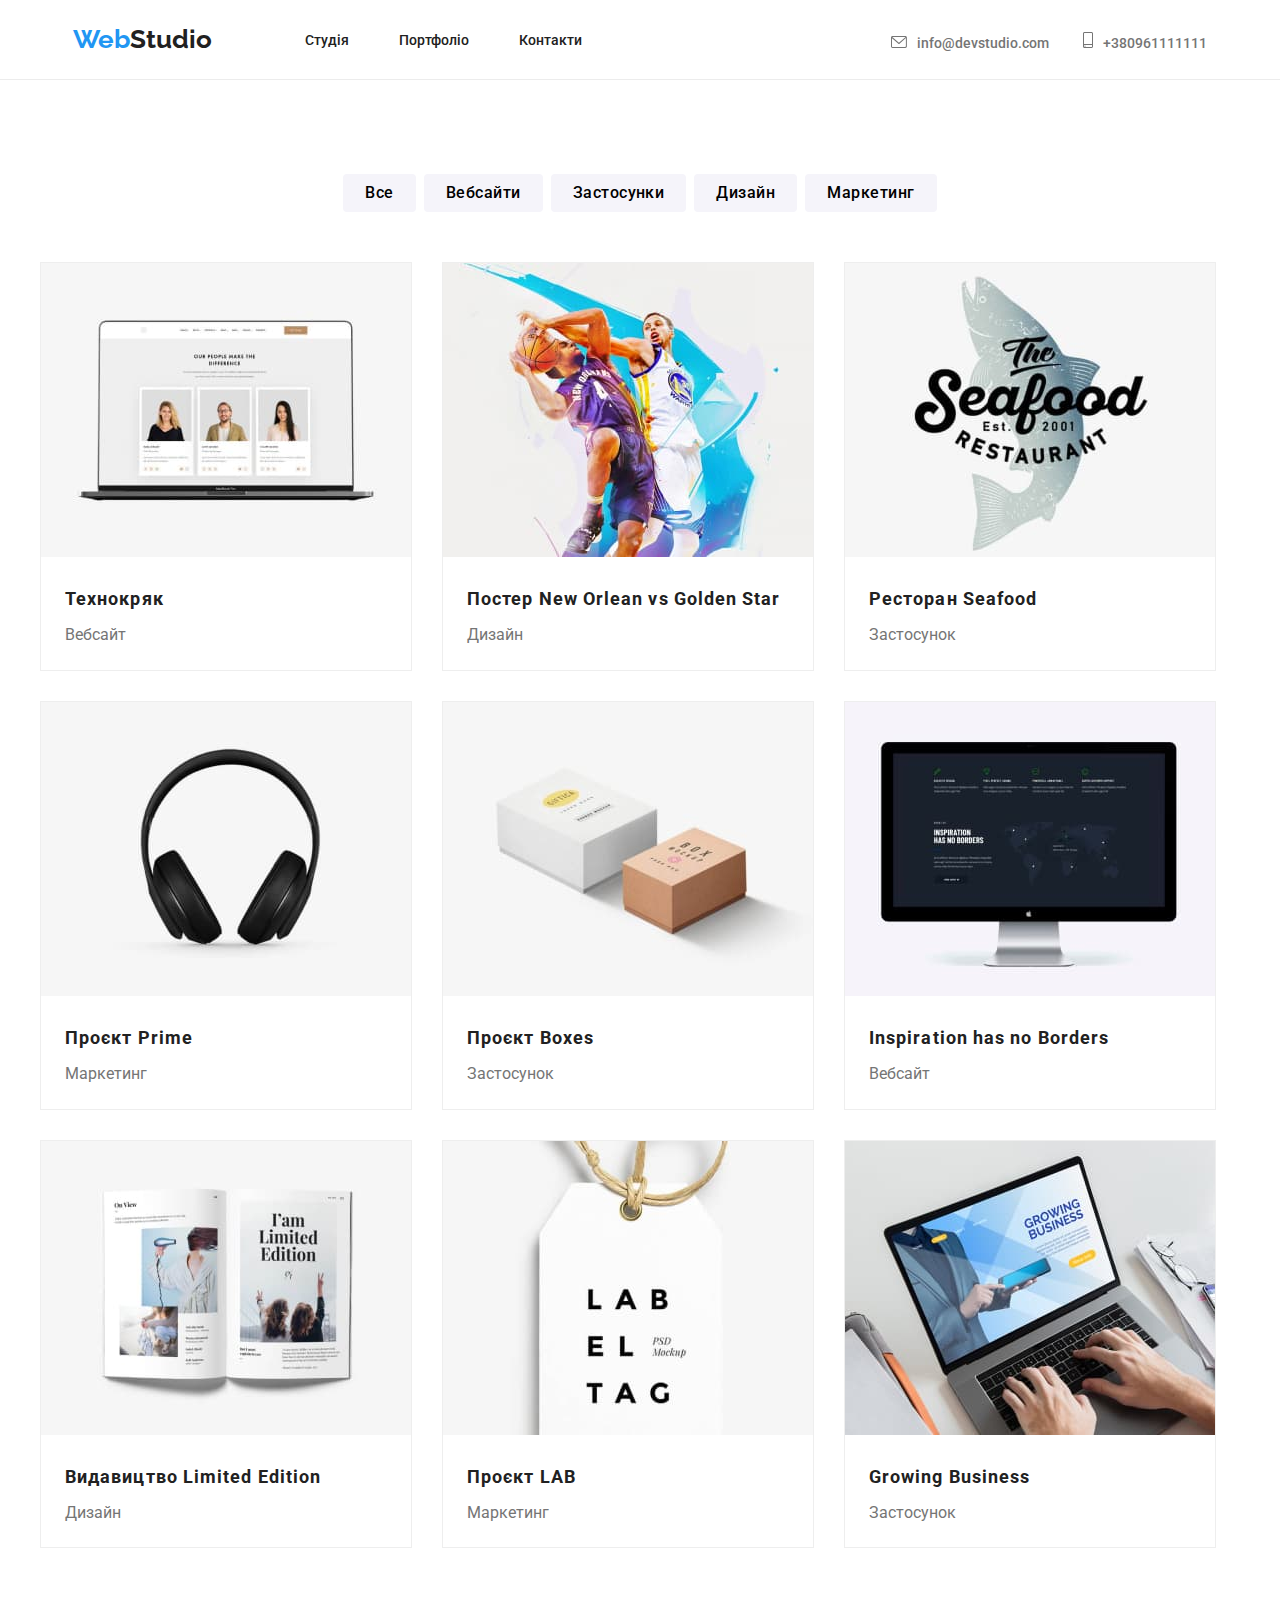
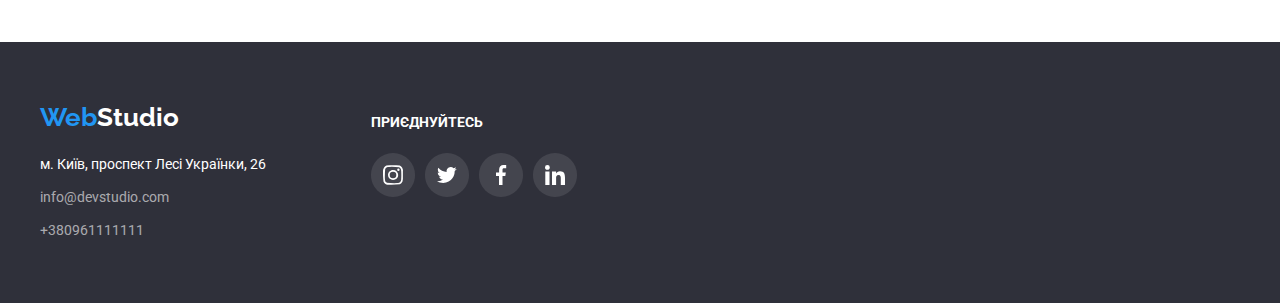
==== commit ddd085ab: "HW 5" ====
--- a/portfolio.html
+++ b/portfolio.html
@@ -20,14 +20,14 @@
             <nav>
             <a href="/" class="studio"><span class="web">Web</span>Studio</a>
                <ul class="navigation">
-                    <li>
-                        <a class="stud" href="./index.html">Студія</a>
+                    <li class="active">
+                        <a class="menu-link" href="./index.html">Студія</a>
                     </li>
-                    <li>
-                        <a class="port" href="./portfolio.html">Портфоліо</a>
+                    <li class="active">
+                        <a class="menu-link" href="./portfolio.html">Портфоліо</a>
                     </li>
-                    <li>
-                        <a class="cont" href="url">Контакти</a>
+                    <li class="active">
+                        <a class="menu-link" href="url">Контакти</a>
                     </li>
                 </ul>
             </nav>
--- a/css/styles.css
+++ b/css/styles.css
@@ -23,6 +23,9 @@
   p {
     margin-block-start: 0;
     margin-block-end: 0;
+  }
+  button {
+    border: none;
   }
   /* Header */
   .hero {
@@ -41,40 +44,39 @@
   .hero-sec {
     border-bottom: 1px solid #ECECEC;
   }
-  .stud {
+  .navigation> li {
+    margin-right: 50px;
+  }
+  .menu-link {
+    position: relative;
     font-family: 'Roboto', sans-serif;
     font-weight: 500;
     color: #212121;
     font-size: 14px;
     line-height: 1.17;
     word-spacing: 50px;
-    margin-right: 50px;
-  }
-  .port {
-    width: 77px;
-    padding-top: 32px;
-    padding-bottom: 32px;
-    text-decoration: none;
-    font-family: 'Roboto', sans-serif;
-    font-weight: 500;
-    color: #212121;
-    font-size: 14px;
-    line-height: 1.17;
-    word-spacing: 50px;
-    margin-right: 50px;
-  }
-  .cont {
-    width: 68px;
-    padding-top: 32px;
-    padding-bottom: 32px;
-    text-decoration: none;
-    font-family: 'Roboto', sans-serif;
-    font-weight: 500;
-    color: #212121;
-    font-size: 14px;
-    line-height: 1.17;
-    word-spacing: 50px;
+  }
+  .menu-link::after {
+    display: block;
+    position: absolute;
+    background-color:#2196F3;
+    height: 4px;
+    width: 100%;
+    margin-top: 28px;
+    border-radius: 2px;
+    content: "";
+    opacity: 0;
+  }
+  .navigation> li:nth-child(3) {
     margin-right: 0;
+  }
+  .menu-link:hover {
+    color:#2196F3;
+    transition: 250ms cubic-bezier(0.4, 0, 0.2, 1);
+  }
+  .menu-link:focus {
+    color:#2196F3;
+    transition: 250ms cubic-bezier(0.4, 0, 0.2, 1);
   }
   .hero nav {
     display: inline-flex;
@@ -109,63 +111,6 @@
 .navigation .cont {
   margin-right: 0;
 }
-.stud:hover {
-  color:#2196F3;
-  transition: 250ms cubic-bezier(0.4, 0, 0.2, 1);
-}
-.stud:focus {
-  color:#2196F3;
-  transition: 250ms cubic-bezier(0.4, 0, 0.2, 1);
-}
-.port:hover {
-  color:#2196F3;
-  transition: 250ms cubic-bezier(0.4, 0, 0.2, 1);
-}
-.port:focus {
-  color:#2196F3;
-  transition: 250ms cubic-bezier(0.4, 0, 0.2, 1);
-}
-.cont:hover {
-  color:#2196F3;
-  transition: 250ms cubic-bezier(0.4, 0, 0.2, 1);
-}
-.cont:focus {
-  color:#2196F3;
-  transition: 250ms cubic-bezier(0.4, 0, 0.2, 1);
-}
-.stud::after {
-  display: flex;
-  position: absolute;
-  background-color:#2196F3;
-  height: 4px;
-  width: 48px;
-  top: 76px;
-  border-radius: 2px;
-  content: "";
-}
-
-.port::after {
-  display: block;
-  background-color:#2196F3;
-  position: absolute;
-  height: 4px;
-  width: 77px;
-  top: 76px;
-  border-radius: 2px;
-  content: '';
-  opacity: 0;
-}
-.cont::after {
-  display: block;
-  background-color:#2196F3;
-  position: absolute;
-  height: 4px;
-  width: 68px;
-  top: 76px;
-  border-radius: 2px;
-  content: '';
-  opacity: 0;
-}
 .mail {
   font-family: 'Roboto', sans-serif;
   font-weight: 500;
@@ -174,8 +119,8 @@
   font-size: 14px;
   line-height: 1.17;
   text-decoration: none;
-  margin-left: 331px;
-  margin-right: 50px;
+  margin-left: 305px;
+  margin-right: 30px;
 }
 .mail:hover {
   color: #2196F3;
@@ -272,6 +217,7 @@
     font-weight: 500;
     font-size: 16px;
     line-height: 1.6;
+    background: #F5F4FA;
     letter-spacing: 0.03em;
     border-radius: 4px;
     padding: 6px 22px;
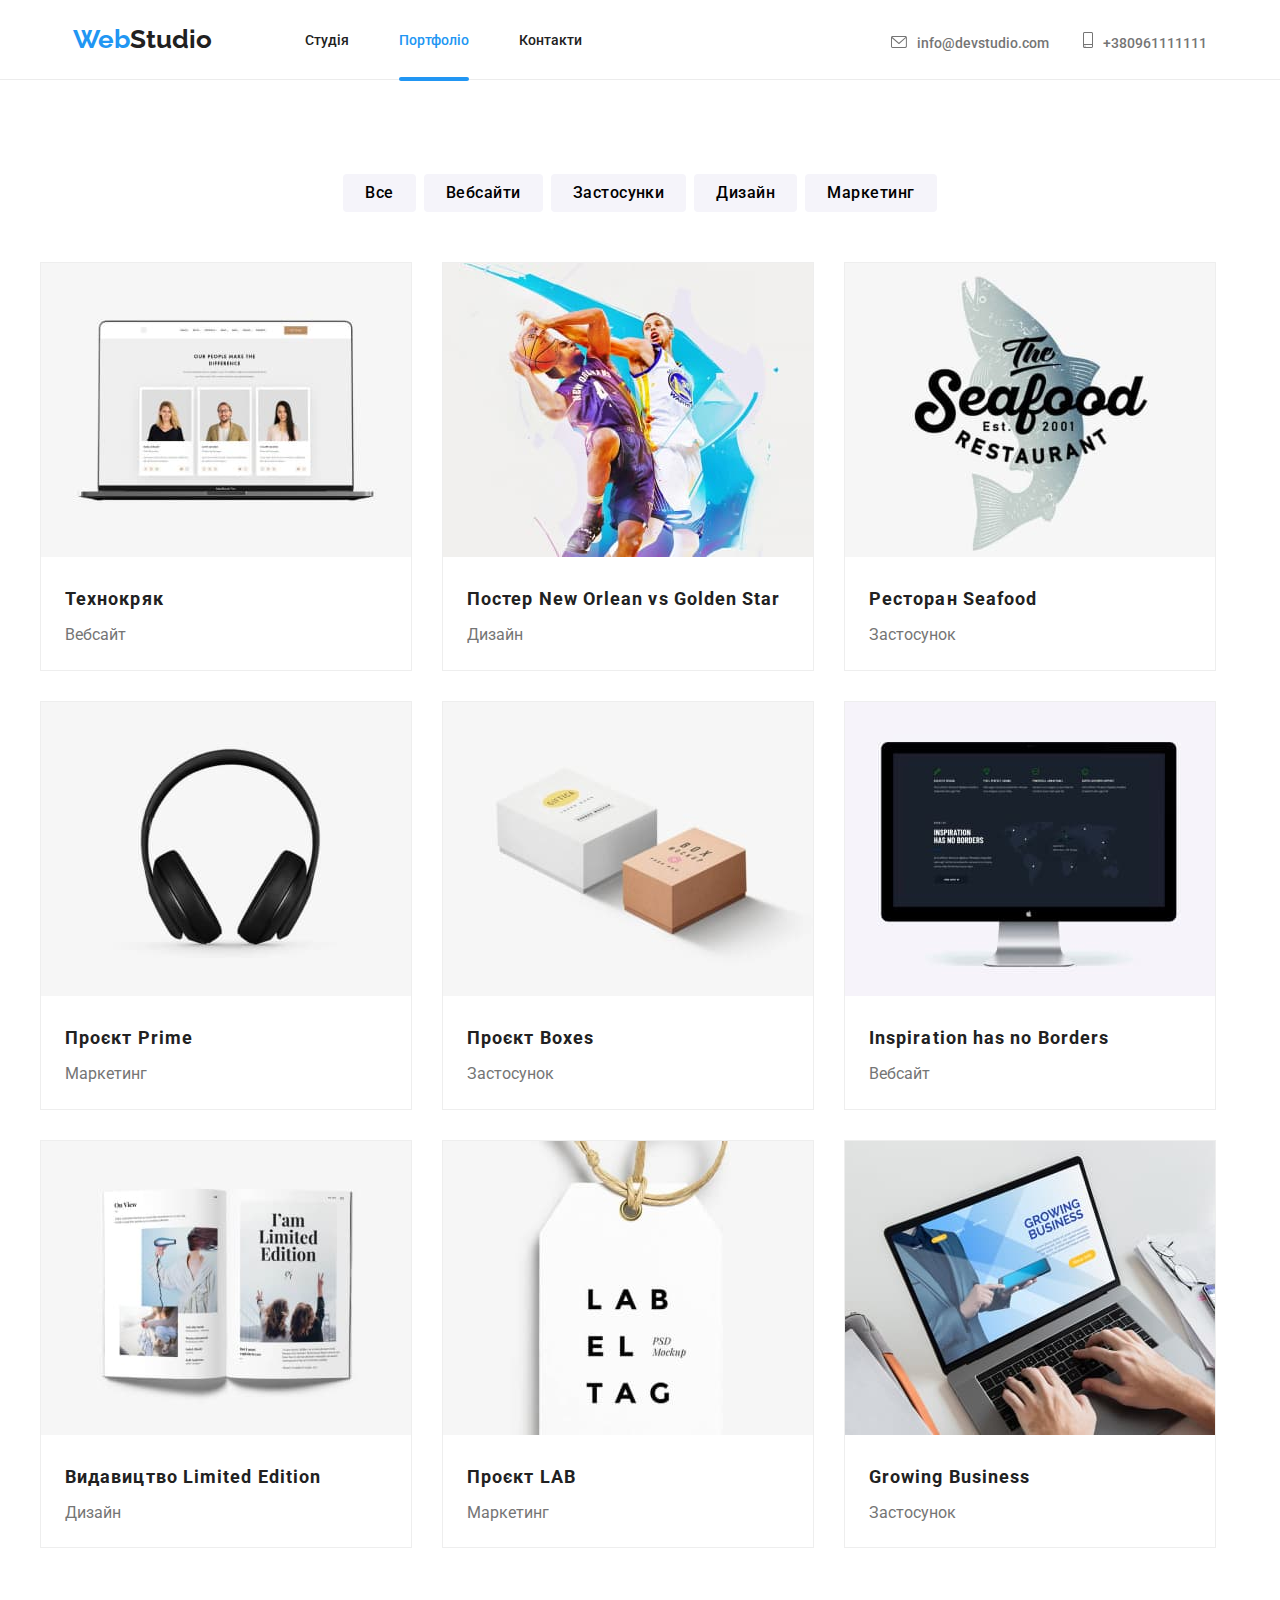
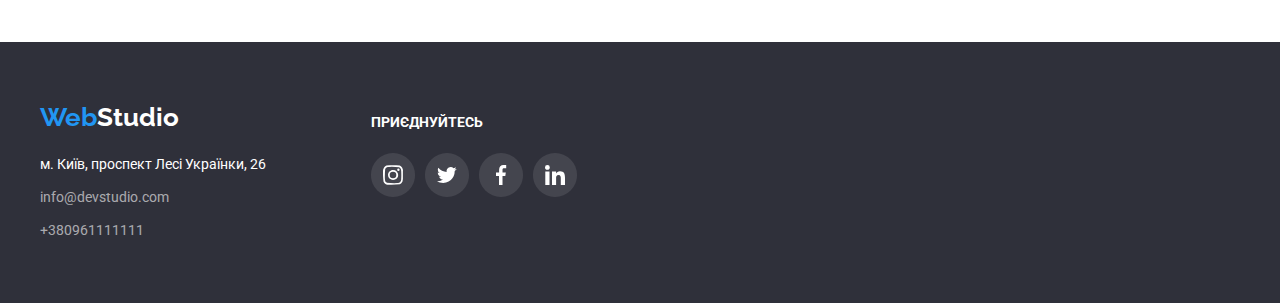
==== commit f35387b6: "HW 5" ====
--- a/portfolio.html
+++ b/portfolio.html
@@ -24,7 +24,7 @@
                         <a class="menu-link" href="./index.html">Студія</a>
                     </li>
                     <li class="active">
-                        <a class="menu-link" href="./portfolio.html">Портфоліо</a>
+                        <a class="menu-link current" href="./portfolio.html">Портфоліо</a>
                     </li>
                     <li class="active">
                         <a class="menu-link" href="url">Контакти</a>
--- a/css/styles.css
+++ b/css/styles.css
@@ -56,7 +56,7 @@
     line-height: 1.17;
     word-spacing: 50px;
   }
-  .menu-link::after {
+  .menu-link.current::after {
     display: block;
     position: absolute;
     background-color:#2196F3;
@@ -65,7 +65,9 @@
     margin-top: 28px;
     border-radius: 2px;
     content: "";
-    opacity: 0;
+  }
+  .current {
+    color:#2196F3;
   }
   .navigation> li:nth-child(3) {
     margin-right: 0;
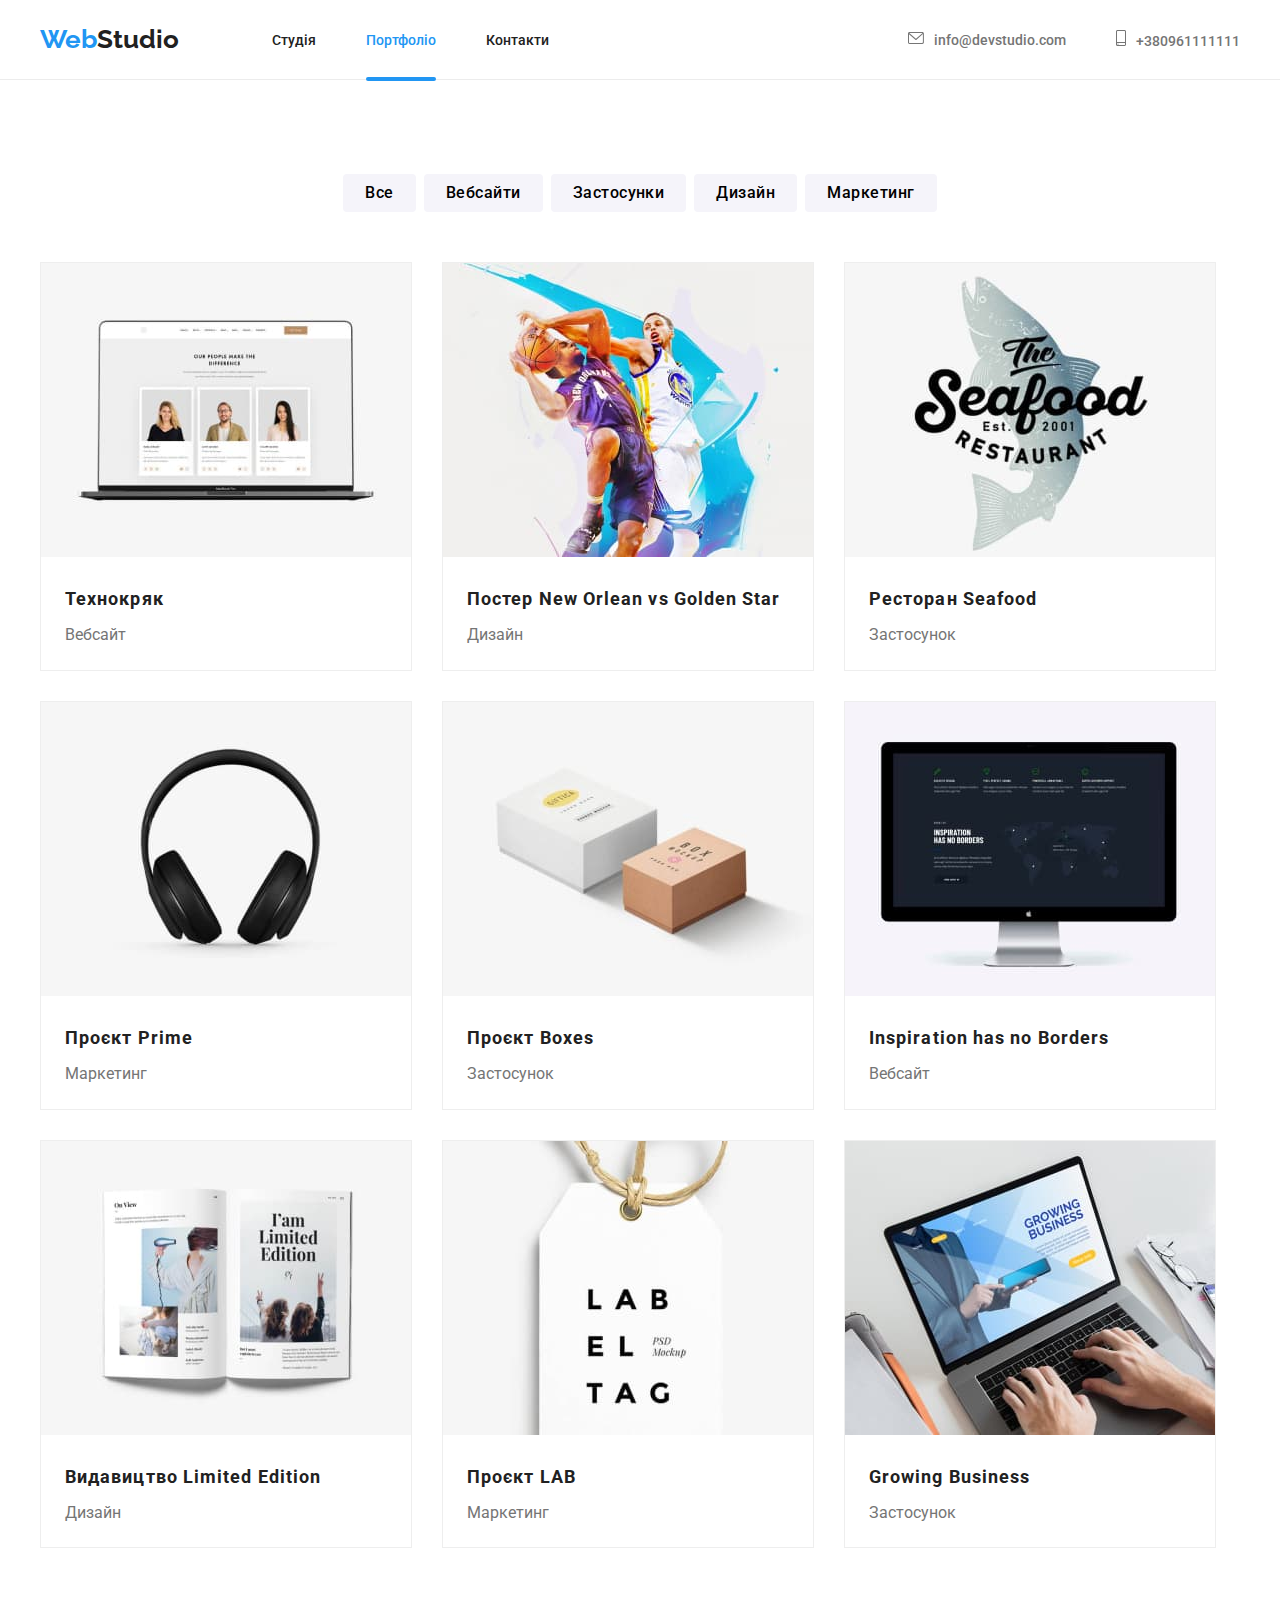
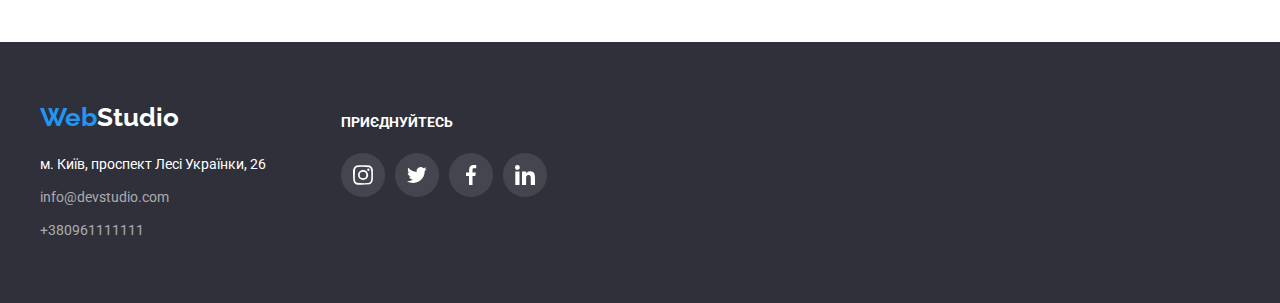
==== commit b78cfa2a: "HW 5" ====
--- a/portfolio.html
+++ b/portfolio.html
@@ -16,7 +16,7 @@
 </head>
 <body>
     <header class="hero-sec">
-            <div class="hero_">
+            <div class="hero">
             <nav>
             <a href="/" class="studio"><span class="web">Web</span>Studio</a>
                <ul class="navigation">
@@ -31,6 +31,7 @@
                     </li>
                 </ul>
             </nav>
+            <div class="adresat">
                 <a href="mailto:info@devstudio.com" class="mail">
                     <svg class="mail_icon">
                     <use href="./images/icons.svg#envelope"></use>
@@ -40,6 +41,7 @@
                     <use href="./images/icons.svg#smartphone-1"></use>
                 </svg>+380961111111</a>
             </div>
+        </div>
     </header>
     <main>
         <section class="section">
@@ -212,7 +214,7 @@
     </main>
     <footer class="footer">
         <div class="container_second">
-            <ul>
+            <ul class="footer_end">
                 <li>
         <a href="url" class="studioo"><span class="web">Web</span>Studio</a>
             <address>
--- a/css/styles.css
+++ b/css/styles.css
@@ -29,14 +29,9 @@
   }
   /* Header */
   .hero {
+    display: flex;
+    align-items: center;
     width: 1200px;
-    text-align: center;
-    margin: 0 auto;
-    padding-left: 10px;
-    padding-right: 10px;
-  }
-  .hero_ {
-    text-align: center;
     margin: 0 auto;
     padding-left: 10px;
     padding-right: 10px;
@@ -55,6 +50,7 @@
     font-size: 14px;
     line-height: 1.17;
     word-spacing: 50px;
+    transition: 250ms cubic-bezier(0.4, 0, 0.2, 1);
   }
   .menu-link.current::after {
     display: block;
@@ -65,6 +61,7 @@
     margin-top: 28px;
     border-radius: 2px;
     content: "";
+    transition: 250ms cubic-bezier(0.4, 0, 0.2, 1);
   }
   .current {
     color:#2196F3;
@@ -81,10 +78,15 @@
     transition: 250ms cubic-bezier(0.4, 0, 0.2, 1);
   }
   .hero nav {
-    display: inline-flex;
+    display: flex;
   }
   .hero_ nav {
-    display: inline-flex;
+    display: flex;
+  }
+  .adresat {
+    display: flex;
+    align-items: center;
+    margin-left: auto;
   }
   .studio {
   font-family: 'Raleway', sans-serif;
@@ -114,21 +116,24 @@
   margin-right: 0;
 }
 .mail {
+  display: flex;
   font-family: 'Roboto', sans-serif;
   font-weight: 500;
-  width: 135px;
   color: #757575;
   font-size: 14px;
   line-height: 1.17;
   text-decoration: none;
-  margin-left: 305px;
-  margin-right: 30px;
+  margin-right: 50px;
+  transition: 250ms cubic-bezier(0.4, 0, 0.2, 1);
 }
 .mail:hover {
   color: #2196F3;
 }
 .mail:focus {
   color: #2196F3;
+}
+.mail_icon {
+  transition: 250ms cubic-bezier(0.4, 0, 0.2, 1);
 }
 .mail:hover .mail_icon {
   fill: #2196F3;
@@ -145,9 +150,13 @@
   font-size: 14px;
   line-height: 1.17;
   text-decoration: none;
+  transition: 250ms cubic-bezier(0.4, 0, 0.2, 1);
 }
 .tel:hover {
   color: #2196F3;
+}
+.tel_icon {
+  transition: 250ms cubic-bezier(0.4, 0, 0.2, 1);
 }
 .tel:hover .tel_icon {
   fill: #2196F3;
@@ -223,6 +232,7 @@
     letter-spacing: 0.03em;
     border-radius: 4px;
     padding: 6px 22px;
+    transition: 250ms cubic-bezier(0.4, 0, 0.2, 1);
   }
   .button_chapters:hover {
     background: #2196F3;
@@ -249,11 +259,15 @@
     padding-right: 15px;
   }
   .photo {
+    display: flex;
     margin-top: 50px;
   }
-  .container_second li {
-    display: inline-block;
-    float: left;
+
+  .details {
+    display: flex;
+    justify-content: center;
+  }
+  .detail {
     margin-right: 30px;
   }
   .container_second li:last-child {
@@ -316,7 +330,6 @@
     width: 376px;
   }
   .images {
-    position: relative;
     margin-right: 30px;
   }
   .images:last-child {
@@ -448,6 +461,7 @@
     letter-spacing: 0.03em;
     color: #FFFFFF;
     padding: 63px 24px;
+    transition: 250ms cubic-bezier(0.4, 0, 0.2, 1);
   }
   .images_link:hover .text_port{
     transform: translateY(0);
@@ -588,6 +602,7 @@
   background-color: #F5F4FA;
   height: 120px;
   margin-bottom: 30px;
+  transition: 250ms cubic-bezier(0.4, 0, 0.2, 1);
 }
 .social_links {
   display: flex;
@@ -596,6 +611,7 @@
   width: 206px;
   height: 44px;
   margin: 16px 32px 30px;
+  transition: 250ms cubic-bezier(0.4, 0, 0.2, 1);
 }
 .ellipse {
   text-align: center;
@@ -603,6 +619,7 @@
   height: 44px;
   border-radius: 50px/50px;
   margin-right: 10px;
+  transition: 250ms cubic-bezier(0.4, 0, 0.2, 1);
 }
 .ellipse:last-child {
   margin-right: 0;
@@ -689,6 +706,8 @@
   fill:#FFFFFF;
 }
 .client_ {
+  justify-content: center;
+  display: flex;
   margin-top: 50px;
 }
 .client {
@@ -700,6 +719,7 @@
   height: 92px;
   border: 1px solid #AFB1B8;
   border-radius: 4px;
+  transition: 250ms cubic-bezier(0.4, 0, 0.2, 1);
 }
 .client:hover {
   border-color: #2196F3;
@@ -722,6 +742,7 @@
   width: 106px;
   height: 60px;
   fill:#AFB1B8;
+  transition: 250ms cubic-bezier(0.4, 0, 0.2, 1);
 }
 .client_icon:hover {
   fill:#2196F3;
@@ -760,6 +781,7 @@
   height: 44px;
   border-radius: 50px/50px;
   margin-right: 10px;
+  transition: 250ms cubic-bezier(0.4, 0, 0.2, 1);
 }
 .ellipse-footer:hover {
   background-color: #2196F3;
@@ -799,7 +821,7 @@
 }
 .backdrop {
   position: fixed;
-  width: 1600px;
+  width: 100%;
   height: 1024px;
   left: 50%;
   top: 50%;
@@ -817,7 +839,7 @@
 left: 50%;
 top: 50%;
 transform: translate(-50%, -50%);
-background: #FFFFFF;
+background-color: #FFFFFF;
 box-shadow: 0px 1px 3px rgba(0, 0, 0, 0.12), 0px 1px 1px rgba(0, 0, 0, 0.14), 0px 2px 1px rgba(0, 0, 0, 0.2);
 border-radius: 4px;
 }
@@ -836,3 +858,6 @@
   width: 11px;
   height: 11px;
 }
+.footer_end {
+  display: flex;
+}